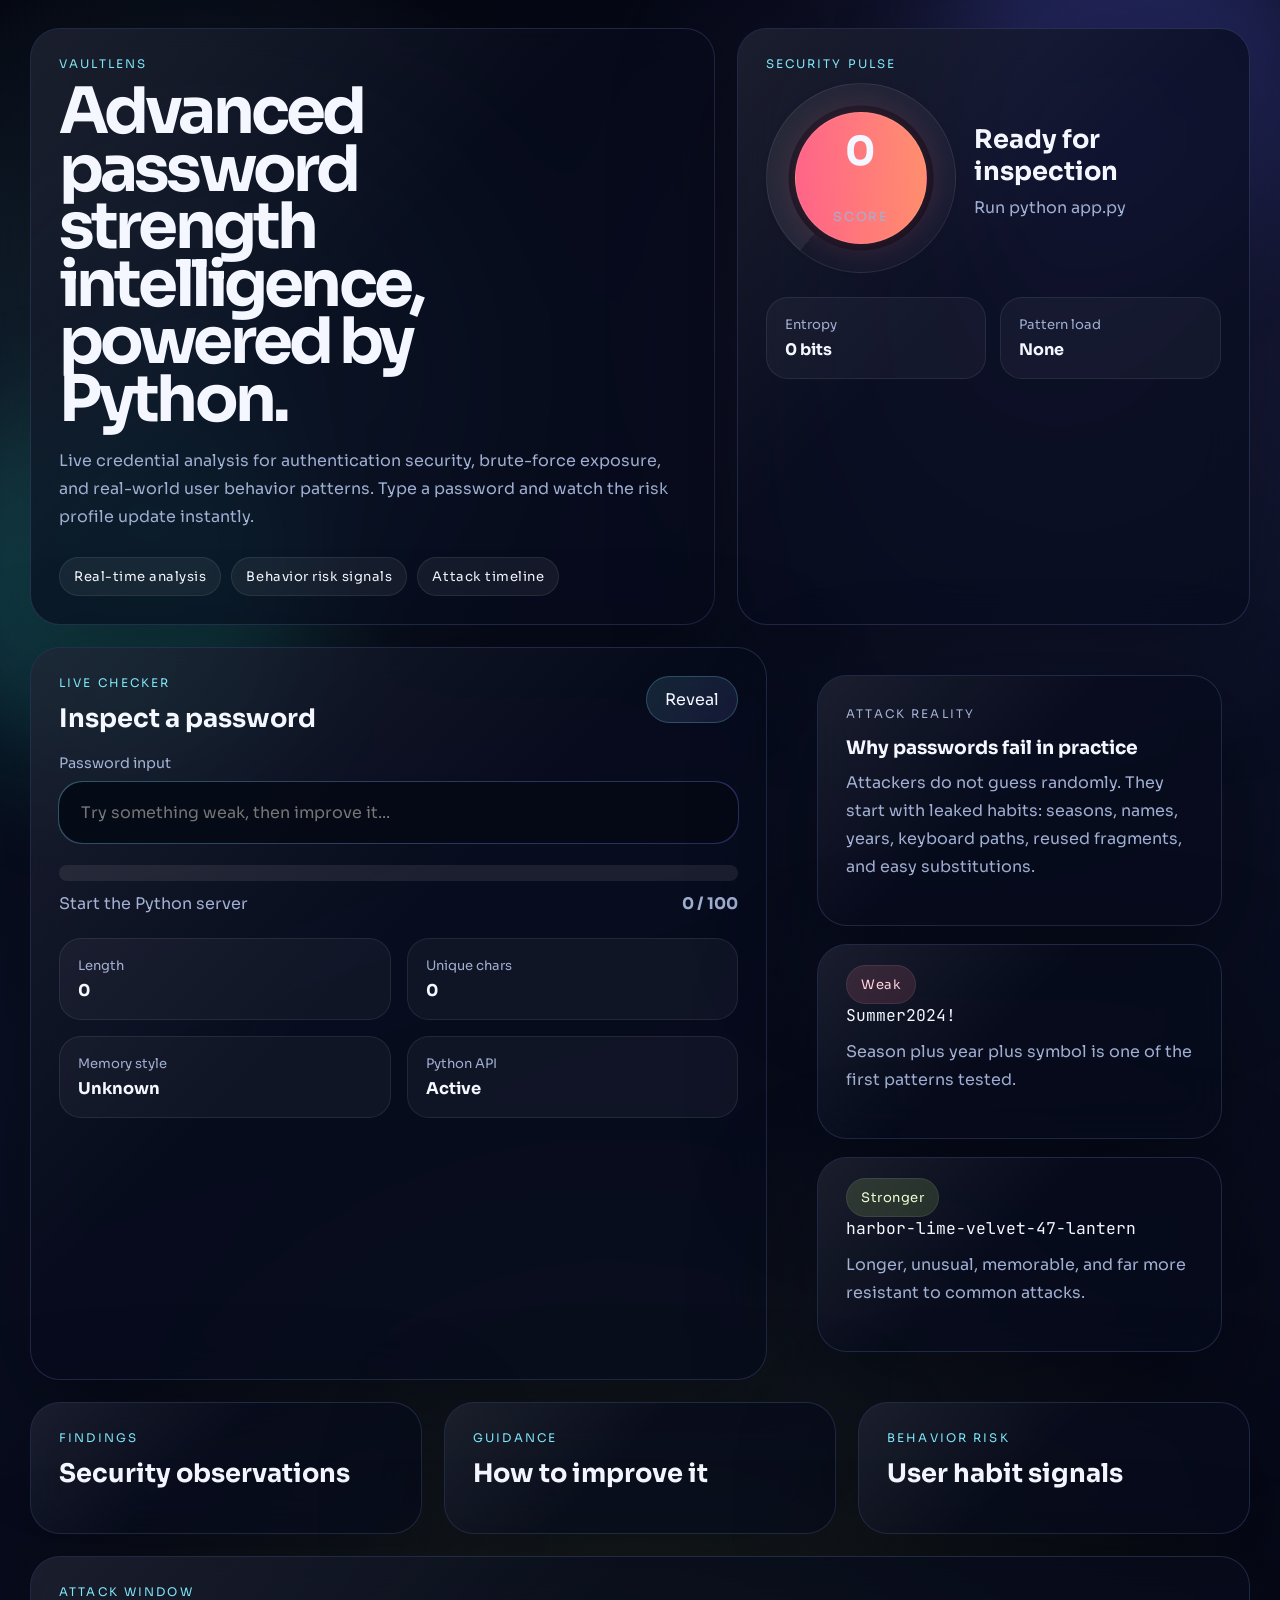
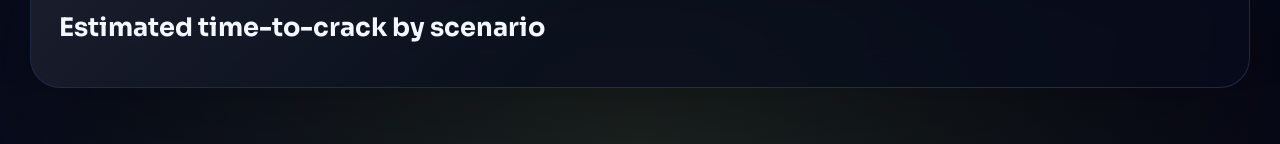
==== index.html @ bfaaef18 "Build password strength checker" ====
<!DOCTYPE html>
<html lang="en">
  <head>
    <meta charset="UTF-8" />
    <meta name="viewport" content="width=device-width, initial-scale=1.0" />
    <title>VaultLens | Password Strength Intelligence</title>
    <link rel="preconnect" href="https://fonts.googleapis.com" />
    <link rel="preconnect" href="https://fonts.gstatic.com" crossorigin />
    <link
      href="https://fonts.googleapis.com/css2?family=Sora:wght@400;600;700;800&family=JetBrains+Mono:wght@400;600&display=swap"
      rel="stylesheet"
    />
    <link rel="stylesheet" href="styles.css" />
  </head>
  <body>
    <div class="noise"></div>
    <div class="orb orb-a"></div>
    <div class="orb orb-b"></div>

    <main class="page-shell">
      <section class="hero-grid">
        <div class="hero-panel intro-panel">
          <p class="eyebrow">VaultLens</p>
          <h1>Advanced password strength intelligence, powered by Python.</h1>
          <p class="lede">
            Live credential analysis for authentication security, brute-force
            exposure, and real-world user behavior patterns. Type a password and
            watch the risk profile update instantly.
          </p>
          <div class="hero-ribbon">
            <span>Real-time analysis</span>
            <span>Behavior risk signals</span>
            <span>Attack timeline</span>
          </div>
        </div>

        <div class="hero-panel pulse-panel">
          <p class="eyebrow">Security Pulse</p>
          <div class="ring-wrap">
            <div class="ring-shell">
              <div id="scoreRing" class="ring-core critical">
                <strong id="ringScore">0</strong>
                <span>score</span>
              </div>
            </div>
            <div class="ring-copy">
              <h2 id="headline">Ready for inspection</h2>
              <p id="rating">No password entered</p>
            </div>
          </div>
          <div class="hero-metrics">
            <article>
              <span>Entropy</span>
              <strong id="entropyBits">0 bits</strong>
            </article>
            <article>
              <span>Pattern load</span>
              <strong id="patternLoad">None</strong>
            </article>
          </div>
        </div>
      </section>

      <section class="main-grid">
        <section class="command-panel">
          <div class="panel-head">
            <div>
              <p class="eyebrow">Live Checker</p>
              <h2>Inspect a password</h2>
            </div>
            <button id="toggleVisibility" class="glass-button" type="button">
              Reveal
            </button>
          </div>

          <label class="field-label" for="passwordInput">Password input</label>
          <div class="input-frame">
            <input
              id="passwordInput"
              type="password"
              autocomplete="off"
              spellcheck="false"
              placeholder="Try something weak, then improve it..."
            />
          </div>

          <div class="meter-block">
            <div class="meter-track">
              <div id="meterFill" class="meter-fill critical"></div>
            </div>
            <div class="meter-meta">
              <span id="meterLabel">System idle</span>
              <strong id="meterScore">0 / 100</strong>
            </div>
          </div>

          <div class="telemetry-grid">
            <article class="telemetry-card">
              <span class="telemetry-label">Length</span>
              <strong id="metricLength">0</strong>
            </article>
            <article class="telemetry-card">
              <span class="telemetry-label">Unique chars</span>
              <strong id="metricUnique">0</strong>
            </article>
            <article class="telemetry-card">
              <span class="telemetry-label">Memory style</span>
              <strong id="memoryStyle">Unknown</strong>
            </article>
            <article class="telemetry-card">
              <span class="telemetry-label">Python API</span>
              <strong>Active</strong>
            </article>
          </div>
        </section>

        <aside class="story-panel">
          <div class="story-card">
            <p class="eyebrow">Attack Reality</p>
            <h3>Why passwords fail in practice</h3>
            <p>
              Attackers do not guess randomly. They start with leaked habits:
              seasons, names, years, keyboard paths, reused fragments, and easy
              substitutions.
            </p>
          </div>
          <div class="story-card contrast-card">
            <div>
              <span class="mini-tag danger">Weak</span>
              <code>Summer2024!</code>
            </div>
            <p>Season plus year plus symbol is one of the first patterns tested.</p>
          </div>
          <div class="story-card contrast-card">
            <div>
              <span class="mini-tag safe">Stronger</span>
              <code>harbor-lime-velvet-47-lantern</code>
            </div>
            <p>Longer, unusual, memorable, and far more resistant to common attacks.</p>
          </div>
        </aside>
      </section>

      <section class="insight-grid">
        <article class="data-panel">
          <div class="panel-head compact">
            <div>
              <p class="eyebrow">Findings</p>
              <h2>Security observations</h2>
            </div>
          </div>
          <ul id="findingsList" class="signal-list"></ul>
        </article>

        <article class="data-panel">
          <div class="panel-head compact">
            <div>
              <p class="eyebrow">Guidance</p>
              <h2>How to improve it</h2>
            </div>
          </div>
          <ul id="adviceList" class="signal-list"></ul>
        </article>

        <article class="data-panel">
          <div class="panel-head compact">
            <div>
              <p class="eyebrow">Behavior Risk</p>
              <h2>User habit signals</h2>
            </div>
          </div>
          <div id="behaviorList" class="behavior-list"></div>
        </article>
      </section>

      <section class="timeline-panel">
        <div class="panel-head compact">
          <div>
            <p class="eyebrow">Attack Window</p>
            <h2>Estimated time-to-crack by scenario</h2>
          </div>
        </div>
        <div id="attackTimeline" class="timeline-grid"></div>
      </section>
    </main>

    <script src="script.js"></script>
  </body>
</html>
---- styles.css ----
:root {
  --bg: #060816;
  --surface: rgba(8, 12, 28, 0.72);
  --surface-strong: rgba(10, 16, 38, 0.9);
  --border: rgba(151, 173, 255, 0.18);
  --text: #f4f7ff;
  --muted: #9faed1;
  --cyan: #76e4f7;
  --lime: #c8f169;
  --amber: #ffcb6b;
  --rose: #ff6f91;
  --violet: #8b7cff;
  --shadow: 0 35px 120px rgba(0, 0, 0, 0.42);
}

* {
  box-sizing: border-box;
}

html {
  scroll-behavior: smooth;
}

body {
  margin: 0;
  min-height: 100vh;
  overflow-x: hidden;
  font-family: "Sora", sans-serif;
  color: var(--text);
  background:
    radial-gradient(circle at 15% 20%, rgba(118, 228, 247, 0.18), transparent 24%),
    radial-gradient(circle at 82% 16%, rgba(139, 124, 255, 0.18), transparent 28%),
    radial-gradient(circle at 50% 100%, rgba(200, 241, 105, 0.12), transparent 35%),
    linear-gradient(160deg, #040611 0%, #0a1025 48%, #060816 100%);
}

.noise,
.orb {
  position: fixed;
  inset: auto;
  pointer-events: none;
}

.noise {
  inset: 0;
  opacity: 0.08;
  background-image:
    linear-gradient(rgba(255, 255, 255, 0.08) 1px, transparent 1px),
    linear-gradient(90deg, rgba(255, 255, 255, 0.08) 1px, transparent 1px);
  background-size: 34px 34px;
  mask-image: linear-gradient(to bottom, rgba(0, 0, 0, 0.75), transparent 90%);
}

.orb {
  width: 380px;
  height: 380px;
  border-radius: 50%;
  filter: blur(60px);
  opacity: 0.22;
}

.orb-a {
  top: -120px;
  right: -40px;
  background: #5f68ff;
  animation: driftA 11s ease-in-out infinite alternate;
}

.orb-b {
  left: -70px;
  bottom: 120px;
  background: #2ad8c8;
  animation: driftB 13s ease-in-out infinite alternate;
}

.page-shell {
  width: min(1220px, calc(100% - 28px));
  margin: 0 auto;
  padding: 28px 0 56px;
  position: relative;
  z-index: 1;
}

.hero-grid,
.main-grid,
.insight-grid {
  display: grid;
  gap: 22px;
}

.hero-grid {
  grid-template-columns: 1.2fr 0.9fr;
  margin-bottom: 22px;
}

.main-grid {
  grid-template-columns: 1.2fr 0.75fr;
  margin-bottom: 22px;
}

.insight-grid {
  grid-template-columns: repeat(3, minmax(0, 1fr));
  margin-bottom: 22px;
}

.hero-panel,
.command-panel,
.story-card,
.data-panel,
.timeline-panel {
  position: relative;
  overflow: hidden;
  background: var(--surface);
  border: 1px solid var(--border);
  border-radius: 30px;
  box-shadow: var(--shadow);
  backdrop-filter: blur(22px);
}

.hero-panel::before,
.command-panel::before,
.story-card::before,
.data-panel::before,
.timeline-panel::before {
  content: "";
  position: absolute;
  inset: 0;
  background: linear-gradient(135deg, rgba(255, 255, 255, 0.08), transparent 45%);
  pointer-events: none;
}

.intro-panel,
.pulse-panel,
.command-panel,
.story-panel,
.data-panel,
.timeline-panel {
  padding: 28px;
}

.story-panel {
  display: grid;
  gap: 18px;
}

.eyebrow {
  margin: 0 0 12px;
  text-transform: uppercase;
  letter-spacing: 0.18em;
  font-size: 0.74rem;
  color: var(--cyan);
}

h1,
h2,
h3,
p,
ul {
  margin-top: 0;
}

h1 {
  font-size: clamp(2.7rem, 5vw, 5.4rem);
  line-height: 0.9;
  letter-spacing: -0.06em;
  max-width: 10ch;
  margin-bottom: 18px;
}

h2 {
  font-size: 1.6rem;
  margin-bottom: 0;
}

.lede,
.story-card p,
.signal-list,
.behavior-copy,
.timeline-card p {
  color: var(--muted);
  line-height: 1.75;
}

.hero-ribbon {
  display: flex;
  flex-wrap: wrap;
  gap: 10px;
  margin-top: 26px;
}

.hero-ribbon span,
.mini-tag,
.timeline-card strong {
  font-size: 0.82rem;
  letter-spacing: 0.04em;
}

.hero-ribbon span,
.mini-tag {
  padding: 10px 14px;
  border-radius: 999px;
  background: rgba(255, 255, 255, 0.06);
  border: 1px solid rgba(255, 255, 255, 0.08);
}

.ring-wrap {
  display: grid;
  grid-template-columns: 190px 1fr;
  align-items: center;
  gap: 18px;
}

.ring-shell {
  display: grid;
  place-items: center;
  width: 190px;
  height: 190px;
  border-radius: 50%;
  background:
    radial-gradient(circle at center, rgba(5, 8, 22, 0.98) 54%, transparent 55%),
    conic-gradient(from 220deg, rgba(255, 255, 255, 0.08), rgba(255, 255, 255, 0.02));
  border: 1px solid rgba(255, 255, 255, 0.08);
}

.ring-core {
  width: 132px;
  height: 132px;
  border-radius: 50%;
  display: grid;
  place-items: center;
  text-align: center;
  background: rgba(10, 14, 31, 0.98);
  border: 1px solid rgba(255, 255, 255, 0.08);
  box-shadow: inset 0 0 35px rgba(255, 255, 255, 0.04);
}

.ring-core strong {
  display: block;
  font-size: 2.5rem;
  line-height: 1;
}

.ring-core span {
  color: var(--muted);
  font-size: 0.78rem;
  text-transform: uppercase;
  letter-spacing: 0.14em;
}

.ring-copy p {
  margin-top: 10px;
  color: var(--muted);
}

.hero-metrics {
  display: grid;
  grid-template-columns: repeat(2, minmax(0, 1fr));
  gap: 14px;
  margin-top: 24px;
}

.hero-metrics article,
.telemetry-card,
.timeline-card {
  padding: 18px;
  border-radius: 22px;
  background: rgba(255, 255, 255, 0.04);
  border: 1px solid rgba(255, 255, 255, 0.08);
}

.hero-metrics span,
.telemetry-label {
  display: block;
  color: var(--muted);
  font-size: 0.82rem;
  margin-bottom: 6px;
}

.panel-head {
  display: flex;
  align-items: flex-start;
  justify-content: space-between;
  gap: 16px;
  margin-bottom: 20px;
}

.panel-head.compact {
  margin-bottom: 16px;
}

.glass-button {
  border: 1px solid rgba(118, 228, 247, 0.24);
  color: var(--text);
  background: linear-gradient(135deg, rgba(118, 228, 247, 0.12), rgba(139, 124, 255, 0.12));
  padding: 12px 18px;
  border-radius: 999px;
  cursor: pointer;
  font: inherit;
  transition: transform 180ms ease, box-shadow 180ms ease;
}

.glass-button:hover {
  transform: translateY(-1px);
  box-shadow: 0 14px 28px rgba(0, 0, 0, 0.24);
}

.field-label {
  display: block;
  font-size: 0.9rem;
  color: var(--muted);
  margin-bottom: 10px;
}

.input-frame {
  position: relative;
  margin-bottom: 22px;
}

.input-frame::before {
  content: "";
  position: absolute;
  inset: -1px;
  border-radius: 24px;
  background: linear-gradient(135deg, rgba(118, 228, 247, 0.28), rgba(139, 124, 255, 0.28));
  z-index: 0;
}

.input-frame input {
  position: relative;
  z-index: 1;
  width: 100%;
  padding: 20px 22px;
  border: 0;
  outline: none;
  border-radius: 24px;
  background: rgba(4, 8, 20, 0.96);
  color: var(--text);
  font: inherit;
  font-size: 1rem;
}

.meter-block {
  margin-bottom: 24px;
}

.meter-track {
  height: 16px;
  border-radius: 999px;
  background: rgba(255, 255, 255, 0.08);
  overflow: hidden;
}

.meter-fill {
  height: 100%;
  width: 0%;
  border-radius: inherit;
  transition: width 240ms ease, background 240ms ease, box-shadow 240ms ease;
}

.meter-meta {
  display: flex;
  justify-content: space-between;
  gap: 14px;
  margin-top: 12px;
  color: var(--muted);
}

.telemetry-grid,
.timeline-grid {
  display: grid;
  gap: 16px;
}

.telemetry-grid {
  grid-template-columns: repeat(2, minmax(0, 1fr));
}

.telemetry-card strong,
.timeline-card strong,
.story-card code {
  font-size: 1.02rem;
}

.story-card h3 {
  margin-bottom: 10px;
}

.story-card {
  padding: 28px;
}

.contrast-card {
  display: grid;
  gap: 12px;
}

.contrast-card code {
  display: block;
  margin-top: 10px;
  font-family: "JetBrains Mono", monospace;
  word-break: break-word;
}

.mini-tag.danger {
  color: #ffd0d8;
  background: rgba(255, 111, 145, 0.14);
}

.mini-tag.safe {
  color: #ebffd0;
  background: rgba(200, 241, 105, 0.14);
}

.signal-list {
  padding-left: 20px;
  margin-bottom: 0;
}

.signal-list li {
  margin-bottom: 12px;
}

.behavior-list {
  display: grid;
  gap: 14px;
}

.behavior-card {
  padding: 16px 18px;
  border-radius: 20px;
  background: rgba(255, 255, 255, 0.04);
  border: 1px solid rgba(255, 255, 255, 0.08);
}

.behavior-card strong {
  display: block;
  margin-bottom: 6px;
}

.timeline-grid {
  grid-template-columns: repeat(3, minmax(0, 1fr));
}

.timeline-card p {
  margin: 10px 0 0;
}

.critical {
  background: linear-gradient(90deg, #ff5d83, #ff8b6a);
  box-shadow: 0 0 34px rgba(255, 93, 131, 0.24);
}

.weak {
  background: linear-gradient(90deg, #ff9c5f, #ffd166);
  box-shadow: 0 0 34px rgba(255, 156, 95, 0.24);
}

.moderate {
  background: linear-gradient(90deg, #ffe066, #a7f36b);
  box-shadow: 0 0 34px rgba(255, 224, 102, 0.24);
}

.strong {
  background: linear-gradient(90deg, #6df1c2, #66d4ff);
  box-shadow: 0 0 34px rgba(109, 241, 194, 0.22);
}

.excellent {
  background: linear-gradient(90deg, #7ef5ff, #7d91ff);
  box-shadow: 0 0 34px rgba(125, 145, 255, 0.24);
}

@keyframes driftA {
  from {
    transform: translate3d(0, 0, 0) scale(1);
  }

  to {
    transform: translate3d(-40px, 30px, 0) scale(1.08);
  }
}

@keyframes driftB {
  from {
    transform: translate3d(0, 0, 0) scale(1);
  }

  to {
    transform: translate3d(50px, -40px, 0) scale(1.05);
  }
}

@media (max-width: 1080px) {
  .hero-grid,
  .main-grid,
  .insight-grid,
  .timeline-grid {
    grid-template-columns: 1fr;
  }

  h1 {
    max-width: none;
  }
}

@media (max-width: 720px) {
  .page-shell {
    width: min(100% - 18px, 1220px);
    padding-top: 18px;
    padding-bottom: 30px;
  }

  .intro-panel,
  .pulse-panel,
  .command-panel,
  .story-panel,
  .data-panel,
  .timeline-panel {
    padding: 22px;
    border-radius: 24px;
  }

  .ring-wrap,
  .hero-metrics,
  .telemetry-grid {
    grid-template-columns: 1fr;
  }

  .ring-shell {
    width: 160px;
    height: 160px;
  }

  .ring-core {
    width: 116px;
    height: 116px;
  }

  .panel-head,
  .meter-meta {
    flex-direction: column;
  }

  .glass-button {
    width: 100%;
  }

  .story-card {
    padding: 22px;
  }
}
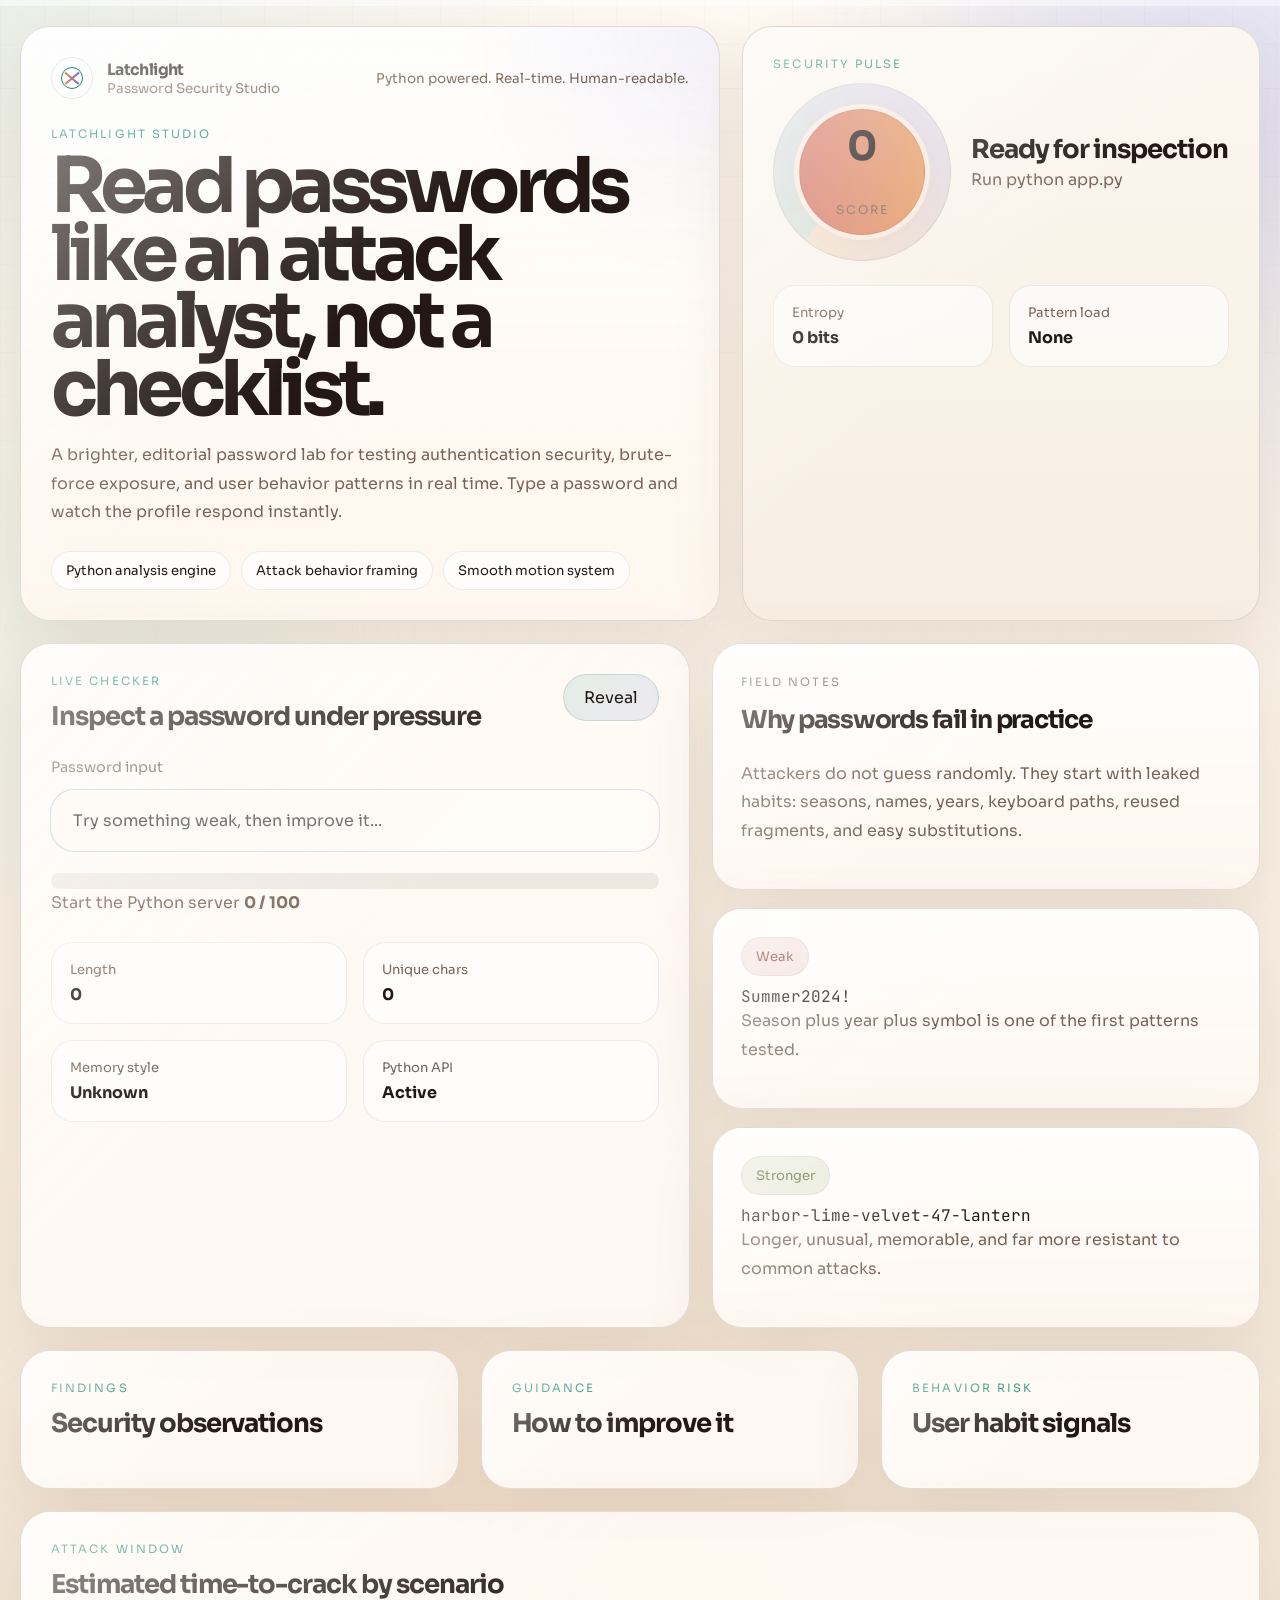
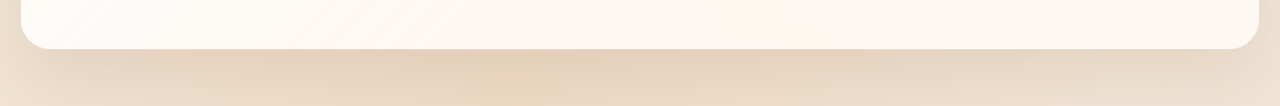
==== commit 8fb6e0d4: "Redesign branding and site motion" ====
--- a/index.html
+++ b/index.html
@@ -13,28 +13,45 @@
     <link rel="stylesheet" href="styles.css" />
   </head>
   <body>
+    <div class="scroll-progress">
+      <div id="scrollProgressBar" class="scroll-progress-bar"></div>
+    </div>
     <div class="noise"></div>
     <div class="orb orb-a"></div>
     <div class="orb orb-b"></div>
 
     <main class="page-shell">
-      <section class="hero-grid">
-        <div class="hero-panel intro-panel">
-          <p class="eyebrow">VaultLens</p>
-          <h1>Advanced password strength intelligence, powered by Python.</h1>
+      <section class="hero-grid reveal">
+        <div class="hero-panel intro-panel reveal">
+          <div class="hero-brand">
+            <a class="brand-lockup" href="#">
+              <span class="brand-mark" aria-hidden="true">
+                <span class="brand-mark-core"></span>
+                <span class="brand-mark-ray brand-mark-ray-a"></span>
+                <span class="brand-mark-ray brand-mark-ray-b"></span>
+              </span>
+              <span class="brand-copy">
+                <strong>Latchlight</strong>
+                <span>Password Security Studio</span>
+              </span>
+            </a>
+            <div class="hero-note">Python powered. Real-time. Human-readable.</div>
+          </div>
+          <p class="eyebrow">Latchlight Studio</p>
+          <h1>Read passwords like an attack analyst, not a checklist.</h1>
           <p class="lede">
-            Live credential analysis for authentication security, brute-force
-            exposure, and real-world user behavior patterns. Type a password and
-            watch the risk profile update instantly.
+            A brighter, editorial password lab for testing authentication
+            security, brute-force exposure, and user behavior patterns in real
+            time. Type a password and watch the profile respond instantly.
           </p>
           <div class="hero-ribbon">
-            <span>Real-time analysis</span>
-            <span>Behavior risk signals</span>
-            <span>Attack timeline</span>
+            <span>Python analysis engine</span>
+            <span>Attack behavior framing</span>
+            <span>Smooth motion system</span>
           </div>
         </div>
 
-        <div class="hero-panel pulse-panel">
+        <div class="hero-panel pulse-panel reveal">
           <p class="eyebrow">Security Pulse</p>
           <div class="ring-wrap">
             <div class="ring-shell">
@@ -61,12 +78,12 @@
         </div>
       </section>
 
-      <section class="main-grid">
-        <section class="command-panel">
+      <section class="main-grid reveal">
+        <section class="command-panel reveal">
           <div class="panel-head">
             <div>
               <p class="eyebrow">Live Checker</p>
-              <h2>Inspect a password</h2>
+              <h2>Inspect a password under pressure</h2>
             </div>
             <button id="toggleVisibility" class="glass-button" type="button">
               Reveal
@@ -114,9 +131,9 @@
           </div>
         </section>
 
-        <aside class="story-panel">
-          <div class="story-card">
-            <p class="eyebrow">Attack Reality</p>
+        <aside class="story-panel reveal">
+          <div class="story-card reveal">
+            <p class="eyebrow">Field Notes</p>
             <h3>Why passwords fail in practice</h3>
             <p>
               Attackers do not guess randomly. They start with leaked habits:
@@ -124,14 +141,14 @@
               substitutions.
             </p>
           </div>
-          <div class="story-card contrast-card">
+          <div class="story-card contrast-card reveal">
             <div>
               <span class="mini-tag danger">Weak</span>
               <code>Summer2024!</code>
             </div>
             <p>Season plus year plus symbol is one of the first patterns tested.</p>
           </div>
-          <div class="story-card contrast-card">
+          <div class="story-card contrast-card reveal">
             <div>
               <span class="mini-tag safe">Stronger</span>
               <code>harbor-lime-velvet-47-lantern</code>
@@ -141,8 +158,8 @@
         </aside>
       </section>
 
-      <section class="insight-grid">
-        <article class="data-panel">
+      <section class="insight-grid reveal">
+        <article class="data-panel reveal">
           <div class="panel-head compact">
             <div>
               <p class="eyebrow">Findings</p>
@@ -152,7 +169,7 @@
           <ul id="findingsList" class="signal-list"></ul>
         </article>
 
-        <article class="data-panel">
+        <article class="data-panel reveal">
           <div class="panel-head compact">
             <div>
               <p class="eyebrow">Guidance</p>
@@ -162,7 +179,7 @@
           <ul id="adviceList" class="signal-list"></ul>
         </article>
 
-        <article class="data-panel">
+        <article class="data-panel reveal">
           <div class="panel-head compact">
             <div>
               <p class="eyebrow">Behavior Risk</p>
@@ -173,7 +190,7 @@
         </article>
       </section>
 
-      <section class="timeline-panel">
+      <section class="timeline-panel reveal">
         <div class="panel-head compact">
           <div>
             <p class="eyebrow">Attack Window</p>
--- a/styles.css
+++ b/styles.css
@@ -1,16 +1,17 @@
 :root {
-  --bg: #060816;
-  --surface: rgba(8, 12, 28, 0.72);
-  --surface-strong: rgba(10, 16, 38, 0.9);
-  --border: rgba(151, 173, 255, 0.18);
-  --text: #f4f7ff;
-  --muted: #9faed1;
-  --cyan: #76e4f7;
-  --lime: #c8f169;
-  --amber: #ffcb6b;
-  --rose: #ff6f91;
-  --violet: #8b7cff;
-  --shadow: 0 35px 120px rgba(0, 0, 0, 0.42);
+  --paper: #fcf6ee;
+  --paper-deep: #f2e6d6;
+  --card: rgba(255, 251, 246, 0.88);
+  --card-strong: rgba(255, 248, 241, 0.96);
+  --ink: #231814;
+  --muted: #786456;
+  --line: rgba(99, 73, 55, 0.16);
+  --teal: #1f8a78;
+  --orange: #db8d42;
+  --red: #c86d5f;
+  --olive: #819744;
+  --violet: #6f69d8;
+  --shadow: 0 24px 70px rgba(127, 95, 62, 0.14);
 }
 
 * {
@@ -26,59 +27,157 @@
   min-height: 100vh;
   overflow-x: hidden;
   font-family: "Sora", sans-serif;
-  color: var(--text);
+  color: var(--ink);
   background:
-    radial-gradient(circle at 15% 20%, rgba(118, 228, 247, 0.18), transparent 24%),
-    radial-gradient(circle at 82% 16%, rgba(139, 124, 255, 0.18), transparent 28%),
-    radial-gradient(circle at 50% 100%, rgba(200, 241, 105, 0.12), transparent 35%),
-    linear-gradient(160deg, #040611 0%, #0a1025 48%, #060816 100%);
+    radial-gradient(circle at 0% 0%, rgba(31, 138, 120, 0.09), transparent 28%),
+    radial-gradient(circle at 100% 8%, rgba(111, 105, 216, 0.12), transparent 26%),
+    radial-gradient(circle at 40% 100%, rgba(219, 141, 66, 0.11), transparent 32%),
+    linear-gradient(180deg, #fffaf3 0%, #f8efe3 55%, #f2e5d6 100%);
+}
+
+body::after {
+  content: "";
+  position: fixed;
+  inset: 0;
+  pointer-events: none;
+  background:
+    linear-gradient(rgba(113, 88, 67, 0.03) 1px, transparent 1px),
+    linear-gradient(90deg, rgba(113, 88, 67, 0.03) 1px, transparent 1px);
+  background-size: 44px 44px;
+  mask-image: linear-gradient(to bottom, rgba(0, 0, 0, 0.8), transparent 92%);
+}
+
+.scroll-progress {
+  position: fixed;
+  top: 0;
+  left: 0;
+  width: 100%;
+  height: 6px;
+  z-index: 40;
+  background: rgba(255, 255, 255, 0.5);
+  backdrop-filter: blur(12px);
+}
+
+.scroll-progress-bar {
+  width: 0%;
+  height: 100%;
+  background: linear-gradient(90deg, var(--teal), var(--orange), var(--violet));
+  box-shadow: 0 0 18px rgba(111, 105, 216, 0.2);
+  transition: width 120ms linear;
 }
 
 .noise,
 .orb {
   position: fixed;
-  inset: auto;
   pointer-events: none;
 }
 
 .noise {
   inset: 0;
-  opacity: 0.08;
+  opacity: 0.04;
   background-image:
-    linear-gradient(rgba(255, 255, 255, 0.08) 1px, transparent 1px),
-    linear-gradient(90deg, rgba(255, 255, 255, 0.08) 1px, transparent 1px);
-  background-size: 34px 34px;
-  mask-image: linear-gradient(to bottom, rgba(0, 0, 0, 0.75), transparent 90%);
+    radial-gradient(circle at 20% 30%, rgba(0, 0, 0, 0.12) 1px, transparent 1px),
+    radial-gradient(circle at 70% 65%, rgba(0, 0, 0, 0.08) 1px, transparent 1px);
+  background-size: 24px 24px, 32px 32px;
 }
 
 .orb {
-  width: 380px;
-  height: 380px;
+  width: 420px;
+  height: 420px;
   border-radius: 50%;
-  filter: blur(60px);
-  opacity: 0.22;
+  filter: blur(64px);
+  opacity: 0.2;
+  transform: translate3d(0, calc(var(--scroll-y, 0) * -0.04px), 0);
 }
 
 .orb-a {
-  top: -120px;
-  right: -40px;
-  background: #5f68ff;
-  animation: driftA 11s ease-in-out infinite alternate;
+  top: -110px;
+  right: -90px;
+  background: #b9c8ff;
 }
 
 .orb-b {
-  left: -70px;
-  bottom: 120px;
-  background: #2ad8c8;
-  animation: driftB 13s ease-in-out infinite alternate;
+  left: -120px;
+  bottom: 40px;
+  background: #c5eadf;
 }
 
 .page-shell {
-  width: min(1220px, calc(100% - 28px));
+  width: min(1240px, calc(100% - 32px));
   margin: 0 auto;
-  padding: 28px 0 56px;
+  padding: 26px 0 56px;
   position: relative;
   z-index: 1;
+}
+
+.brand-lockup {
+  display: inline-flex;
+  align-items: center;
+  gap: 14px;
+  color: inherit;
+  text-decoration: none;
+}
+
+.hero-brand {
+  display: flex;
+  justify-content: space-between;
+  align-items: center;
+  gap: 16px;
+  margin-bottom: 28px;
+}
+
+.brand-mark {
+  position: relative;
+  width: 42px;
+  height: 42px;
+  border-radius: 50%;
+  background: rgba(255, 255, 255, 0.38);
+  border: 1px solid rgba(99, 73, 55, 0.12);
+}
+
+.brand-mark-core {
+  position: absolute;
+  inset: 9px;
+  border-radius: 50%;
+  border: 1.5px solid var(--teal);
+}
+
+.brand-mark-ray {
+  position: absolute;
+  left: 50%;
+  top: 50%;
+  width: 18px;
+  height: 1.5px;
+  background: linear-gradient(90deg, var(--orange), var(--violet));
+  transform-origin: center;
+}
+
+.brand-mark-ray-a {
+  transform: translate(-50%, -50%) rotate(40deg);
+}
+
+.brand-mark-ray-b {
+  transform: translate(-50%, -50%) rotate(-40deg);
+}
+
+.brand-copy {
+  display: flex;
+  flex-direction: column;
+}
+
+.brand-copy strong {
+  font-size: 0.98rem;
+  letter-spacing: -0.04em;
+}
+
+.brand-copy span,
+.hero-note {
+  color: var(--muted);
+  font-size: 0.84rem;
+}
+
+.hero-note {
+  text-align: right;
 }
 
 .hero-grid,
@@ -89,17 +188,17 @@
 }
 
 .hero-grid {
-  grid-template-columns: 1.2fr 0.9fr;
+  grid-template-columns: 1.15fr 0.85fr;
   margin-bottom: 22px;
 }
 
 .main-grid {
-  grid-template-columns: 1.2fr 0.75fr;
+  grid-template-columns: 1.1fr 0.9fr;
   margin-bottom: 22px;
 }
 
 .insight-grid {
-  grid-template-columns: repeat(3, minmax(0, 1fr));
+  grid-template-columns: 1.1fr 0.95fr 0.95fr;
   margin-bottom: 22px;
 }
 
@@ -110,11 +209,11 @@
 .timeline-panel {
   position: relative;
   overflow: hidden;
-  background: var(--surface);
-  border: 1px solid var(--border);
+  border: 1px solid var(--line);
   border-radius: 30px;
+  background: var(--card);
   box-shadow: var(--shadow);
-  backdrop-filter: blur(22px);
+  transition: transform 260ms ease, box-shadow 260ms ease, border-color 260ms ease;
 }
 
 .hero-panel::before,
@@ -125,8 +224,18 @@
   content: "";
   position: absolute;
   inset: 0;
-  background: linear-gradient(135deg, rgba(255, 255, 255, 0.08), transparent 45%);
+  background: linear-gradient(135deg, rgba(255, 255, 255, 0.55), transparent 48%);
   pointer-events: none;
+}
+
+.hero-panel:hover,
+.command-panel:hover,
+.story-card:hover,
+.data-panel:hover,
+.timeline-panel:hover {
+  transform: translateY(-5px) rotate(-0.2deg);
+  border-color: rgba(31, 138, 120, 0.22);
+  box-shadow: 0 30px 80px rgba(127, 95, 62, 0.18);
 }
 
 .intro-panel,
@@ -135,20 +244,39 @@
 .story-panel,
 .data-panel,
 .timeline-panel {
-  padding: 28px;
+  padding: 30px;
+}
+
+.intro-panel {
+  background:
+    radial-gradient(circle at top right, rgba(111, 105, 216, 0.08), transparent 28%),
+    linear-gradient(180deg, rgba(255, 255, 255, 0.78), rgba(255, 247, 239, 0.88));
+}
+
+.pulse-panel {
+  background:
+    linear-gradient(180deg, rgba(251, 246, 239, 0.98), rgba(247, 238, 226, 0.98));
 }
 
 .story-panel {
   display: grid;
   gap: 18px;
+  padding: 0;
+  background: transparent;
+  box-shadow: none;
+  border: 0;
+}
+
+.story-panel:hover {
+  transform: none;
 }
 
 .eyebrow {
   margin: 0 0 12px;
   text-transform: uppercase;
   letter-spacing: 0.18em;
-  font-size: 0.74rem;
-  color: var(--cyan);
+  font-size: 0.72rem;
+  color: var(--teal);
 }
 
 h1,
@@ -160,78 +288,83 @@
 }
 
 h1 {
-  font-size: clamp(2.7rem, 5vw, 5.4rem);
-  line-height: 0.9;
-  letter-spacing: -0.06em;
-  max-width: 10ch;
+  max-width: 11ch;
   margin-bottom: 18px;
+  font-size: clamp(3rem, 6vw, 5.8rem);
+  line-height: 0.88;
+  letter-spacing: -0.075em;
 }
 
 h2 {
-  font-size: 1.6rem;
   margin-bottom: 0;
+  font-size: 1.62rem;
+  letter-spacing: -0.04em;
+}
+
+h3 {
+  font-size: 1.55rem;
+  letter-spacing: -0.05em;
 }
 
 .lede,
 .story-card p,
 .signal-list,
 .behavior-copy,
-.timeline-card p {
+.timeline-card p,
+.meter-meta,
+.field-label,
+.ring-copy p {
   color: var(--muted);
-  line-height: 1.75;
+  line-height: 1.78;
 }
 
 .hero-ribbon {
   display: flex;
   flex-wrap: wrap;
   gap: 10px;
-  margin-top: 26px;
-}
-
-.hero-ribbon span,
-.mini-tag,
-.timeline-card strong {
-  font-size: 0.82rem;
-  letter-spacing: 0.04em;
+  margin-top: 24px;
 }
 
 .hero-ribbon span,
 .mini-tag {
+  display: inline-flex;
+  align-items: center;
   padding: 10px 14px;
   border-radius: 999px;
-  background: rgba(255, 255, 255, 0.06);
-  border: 1px solid rgba(255, 255, 255, 0.08);
+  background: rgba(255, 255, 255, 0.74);
+  border: 1px solid rgba(99, 73, 55, 0.1);
+  font-size: 0.82rem;
 }
 
 .ring-wrap {
   display: grid;
-  grid-template-columns: 190px 1fr;
+  grid-template-columns: 178px 1fr;
   align-items: center;
-  gap: 18px;
+  gap: 20px;
 }
 
 .ring-shell {
+  width: 178px;
+  height: 178px;
   display: grid;
   place-items: center;
-  width: 190px;
-  height: 190px;
   border-radius: 50%;
   background:
-    radial-gradient(circle at center, rgba(5, 8, 22, 0.98) 54%, transparent 55%),
-    conic-gradient(from 220deg, rgba(255, 255, 255, 0.08), rgba(255, 255, 255, 0.02));
-  border: 1px solid rgba(255, 255, 255, 0.08);
+    radial-gradient(circle at center, rgba(250, 242, 232, 1) 54%, transparent 55%),
+    conic-gradient(from 220deg, rgba(31, 138, 120, 0.16), rgba(111, 105, 216, 0.18), rgba(219, 141, 66, 0.18));
+  border: 1px solid rgba(99, 73, 55, 0.12);
 }
 
 .ring-core {
-  width: 132px;
-  height: 132px;
-  border-radius: 50%;
+  width: 126px;
+  height: 126px;
   display: grid;
   place-items: center;
+  border-radius: 50%;
+  background: rgba(255, 251, 246, 0.98);
+  border: 1px solid rgba(99, 73, 55, 0.12);
+  box-shadow: inset 0 1px 0 rgba(255, 255, 255, 0.8);
   text-align: center;
-  background: rgba(10, 14, 31, 0.98);
-  border: 1px solid rgba(255, 255, 255, 0.08);
-  box-shadow: inset 0 0 35px rgba(255, 255, 255, 0.04);
 }
 
 .ring-core strong {
@@ -241,39 +374,40 @@
 }
 
 .ring-core span {
+  font-size: 0.75rem;
+  letter-spacing: 0.15em;
+  text-transform: uppercase;
   color: var(--muted);
-  font-size: 0.78rem;
-  text-transform: uppercase;
-  letter-spacing: 0.14em;
-}
-
-.ring-copy p {
-  margin-top: 10px;
-  color: var(--muted);
+}
+
+.hero-metrics,
+.telemetry-grid,
+.timeline-grid {
+  display: grid;
+  gap: 16px;
 }
 
 .hero-metrics {
-  display: grid;
   grid-template-columns: repeat(2, minmax(0, 1fr));
-  gap: 14px;
   margin-top: 24px;
 }
 
 .hero-metrics article,
 .telemetry-card,
-.timeline-card {
+.timeline-card,
+.behavior-card {
   padding: 18px;
   border-radius: 22px;
-  background: rgba(255, 255, 255, 0.04);
-  border: 1px solid rgba(255, 255, 255, 0.08);
+  background: rgba(255, 255, 255, 0.58);
+  border: 1px solid rgba(99, 73, 55, 0.1);
 }
 
 .hero-metrics span,
 .telemetry-label {
   display: block;
+  margin-bottom: 6px;
   color: var(--muted);
   font-size: 0.82rem;
-  margin-bottom: 6px;
 }
 
 .panel-head {
@@ -281,34 +415,57 @@
   align-items: flex-start;
   justify-content: space-between;
   gap: 16px;
-  margin-bottom: 20px;
+  margin-bottom: 22px;
 }
 
 .panel-head.compact {
-  margin-bottom: 16px;
+  margin-bottom: 18px;
 }
 
 .glass-button {
-  border: 1px solid rgba(118, 228, 247, 0.24);
-  color: var(--text);
-  background: linear-gradient(135deg, rgba(118, 228, 247, 0.12), rgba(139, 124, 255, 0.12));
-  padding: 12px 18px;
+  position: relative;
+  overflow: hidden;
+  padding: 12px 20px;
   border-radius: 999px;
+  border: 1px solid rgba(31, 138, 120, 0.18);
+  background: linear-gradient(135deg, rgba(31, 138, 120, 0.12), rgba(111, 105, 216, 0.12));
+  color: var(--ink);
   cursor: pointer;
   font: inherit;
-  transition: transform 180ms ease, box-shadow 180ms ease;
+  transition: transform 180ms ease, box-shadow 180ms ease, border-color 180ms ease;
 }
 
 .glass-button:hover {
-  transform: translateY(-1px);
-  box-shadow: 0 14px 28px rgba(0, 0, 0, 0.24);
+  transform: translateY(-2px) scale(1.02);
+  border-color: rgba(111, 105, 216, 0.22);
+  box-shadow: 0 16px 24px rgba(111, 105, 216, 0.12);
+}
+
+.glass-button::after {
+  content: "";
+  position: absolute;
+  inset: -30%;
+  background: linear-gradient(120deg, transparent 30%, rgba(255, 255, 255, 0.85) 50%, transparent 70%);
+  transform: translateX(-120%) rotate(8deg);
+  transition: transform 480ms ease;
+}
+
+.glass-button:hover::after {
+  transform: translateX(120%) rotate(8deg);
+}
+
+.glass-button:active {
+  transform: translateY(1px) scale(0.985);
+}
+
+.glass-button.is-pressed {
+  animation: buttonPulse 420ms ease;
 }
 
 .field-label {
   display: block;
+  margin-bottom: 10px;
   font-size: 0.9rem;
-  color: var(--muted);
-  margin-bottom: 10px;
 }
 
 .input-frame {
@@ -321,8 +478,7 @@
   position: absolute;
   inset: -1px;
   border-radius: 24px;
-  background: linear-gradient(135deg, rgba(118, 228, 247, 0.28), rgba(139, 124, 255, 0.28));
-  z-index: 0;
+  background: linear-gradient(135deg, rgba(31, 138, 120, 0.18), rgba(111, 105, 216, 0.18));
 }
 
 .input-frame input {
@@ -333,87 +489,67 @@
   border: 0;
   outline: none;
   border-radius: 24px;
-  background: rgba(4, 8, 20, 0.96);
-  color: var(--text);
+  background: rgba(255, 252, 248, 0.98);
+  box-shadow: inset 0 1px 0 rgba(255, 255, 255, 0.9);
+  color: var(--ink);
   font: inherit;
   font-size: 1rem;
 }
 
+.input-frame input:focus {
+  box-shadow: inset 0 1px 0 rgba(255, 255, 255, 0.9), 0 0 0 5px rgba(111, 105, 216, 0.08);
+}
+
 .meter-block {
   margin-bottom: 24px;
 }
 
 .meter-track {
   height: 16px;
+  overflow: hidden;
   border-radius: 999px;
-  background: rgba(255, 255, 255, 0.08);
-  overflow: hidden;
+  background: rgba(99, 73, 55, 0.1);
 }
 
 .meter-fill {
+  width: 0%;
   height: 100%;
-  width: 0%;
   border-radius: inherit;
   transition: width 240ms ease, background 240ms ease, box-shadow 240ms ease;
 }
 
-.meter-meta {
-  display: flex;
-  justify-content: space-between;
-  gap: 14px;
-  margin-top: 12px;
-  color: var(--muted);
-}
-
-.telemetry-grid,
-.timeline-grid {
-  display: grid;
-  gap: 16px;
-}
-
 .telemetry-grid {
   grid-template-columns: repeat(2, minmax(0, 1fr));
 }
 
-.telemetry-card strong,
-.timeline-card strong,
-.story-card code {
-  font-size: 1.02rem;
-}
-
-.story-card h3 {
-  margin-bottom: 10px;
-}
-
 .story-card {
   padding: 28px;
-}
-
-.contrast-card {
-  display: grid;
-  gap: 12px;
+  background:
+    linear-gradient(180deg, rgba(255, 255, 255, 0.72), rgba(254, 246, 238, 0.92)),
+    var(--card);
 }
 
 .contrast-card code {
   display: block;
   margin-top: 10px;
   font-family: "JetBrains Mono", monospace;
+  font-size: 1rem;
   word-break: break-word;
 }
 
 .mini-tag.danger {
-  color: #ffd0d8;
-  background: rgba(255, 111, 145, 0.14);
+  color: #853f35;
+  background: rgba(200, 109, 95, 0.18);
 }
 
 .mini-tag.safe {
-  color: #ebffd0;
-  background: rgba(200, 241, 105, 0.14);
+  color: #526627;
+  background: rgba(129, 151, 68, 0.18);
 }
 
 .signal-list {
+  margin: 0;
   padding-left: 20px;
-  margin-bottom: 0;
 }
 
 .signal-list li {
@@ -425,13 +561,6 @@
   gap: 14px;
 }
 
-.behavior-card {
-  padding: 16px 18px;
-  border-radius: 20px;
-  background: rgba(255, 255, 255, 0.04);
-  border: 1px solid rgba(255, 255, 255, 0.08);
-}
-
 .behavior-card strong {
   display: block;
   margin-bottom: 6px;
@@ -441,53 +570,59 @@
   grid-template-columns: repeat(3, minmax(0, 1fr));
 }
 
+.timeline-card strong {
+  font-size: 0.9rem;
+  letter-spacing: 0.03em;
+}
+
 .timeline-card p {
   margin: 10px 0 0;
 }
 
 .critical {
-  background: linear-gradient(90deg, #ff5d83, #ff8b6a);
-  box-shadow: 0 0 34px rgba(255, 93, 131, 0.24);
+  background: linear-gradient(90deg, #d57465, #e6a069);
+  box-shadow: 0 0 32px rgba(213, 116, 101, 0.16);
 }
 
 .weak {
-  background: linear-gradient(90deg, #ff9c5f, #ffd166);
-  box-shadow: 0 0 34px rgba(255, 156, 95, 0.24);
+  background: linear-gradient(90deg, #e5a364, #ebcc76);
+  box-shadow: 0 0 32px rgba(229, 163, 100, 0.16);
 }
 
 .moderate {
-  background: linear-gradient(90deg, #ffe066, #a7f36b);
-  box-shadow: 0 0 34px rgba(255, 224, 102, 0.24);
+  background: linear-gradient(90deg, #ebcf7d, #b7d06d);
+  box-shadow: 0 0 32px rgba(183, 208, 109, 0.16);
 }
 
 .strong {
-  background: linear-gradient(90deg, #6df1c2, #66d4ff);
-  box-shadow: 0 0 34px rgba(109, 241, 194, 0.22);
+  background: linear-gradient(90deg, #73c8ae, #77b8d8);
+  box-shadow: 0 0 32px rgba(115, 200, 174, 0.16);
 }
 
 .excellent {
-  background: linear-gradient(90deg, #7ef5ff, #7d91ff);
-  box-shadow: 0 0 34px rgba(125, 145, 255, 0.24);
-}
-
-@keyframes driftA {
-  from {
-    transform: translate3d(0, 0, 0) scale(1);
-  }
-
-  to {
-    transform: translate3d(-40px, 30px, 0) scale(1.08);
-  }
-}
-
-@keyframes driftB {
-  from {
-    transform: translate3d(0, 0, 0) scale(1);
-  }
-
-  to {
-    transform: translate3d(50px, -40px, 0) scale(1.05);
-  }
+  background: linear-gradient(90deg, #55b8ab, #756fd8);
+  box-shadow: 0 0 32px rgba(117, 111, 216, 0.16);
+}
+
+.reveal {
+  opacity: 0;
+  transform: translateY(34px) scale(0.985);
+  transition:
+    opacity 760ms ease,
+    transform 760ms cubic-bezier(0.2, 0.8, 0.2, 1);
+  transition-delay: var(--reveal-delay, 0ms);
+}
+
+.reveal.is-visible {
+  opacity: 1;
+  transform: translateY(0) scale(1);
+}
+
+@keyframes buttonPulse {
+  0% { transform: scale(1); }
+  35% { transform: scale(0.96); }
+  70% { transform: scale(1.03); }
+  100% { transform: scale(1); }
 }
 
 @media (max-width: 1080px) {
@@ -505,19 +640,26 @@
 
 @media (max-width: 720px) {
   .page-shell {
-    width: min(100% - 18px, 1220px);
-    padding-top: 18px;
-    padding-bottom: 30px;
-  }
-
+    width: min(100% - 18px, 1240px);
+    padding-bottom: 34px;
+  }
+
+  .hero-brand,
   .intro-panel,
   .pulse-panel,
   .command-panel,
-  .story-panel,
   .data-panel,
-  .timeline-panel {
+  .timeline-panel,
+  .story-card {
     padding: 22px;
     border-radius: 24px;
+  }
+
+  .hero-brand,
+  .panel-head,
+  .meter-meta {
+    flex-direction: column;
+    align-items: flex-start;
   }
 
   .ring-wrap,
@@ -527,25 +669,16 @@
   }
 
   .ring-shell {
-    width: 160px;
-    height: 160px;
+    width: 156px;
+    height: 156px;
   }
 
   .ring-core {
-    width: 116px;
-    height: 116px;
-  }
-
-  .panel-head,
-  .meter-meta {
-    flex-direction: column;
+    width: 114px;
+    height: 114px;
   }
 
   .glass-button {
     width: 100%;
   }
-
-  .story-card {
-    padding: 22px;
-  }
-}
+}
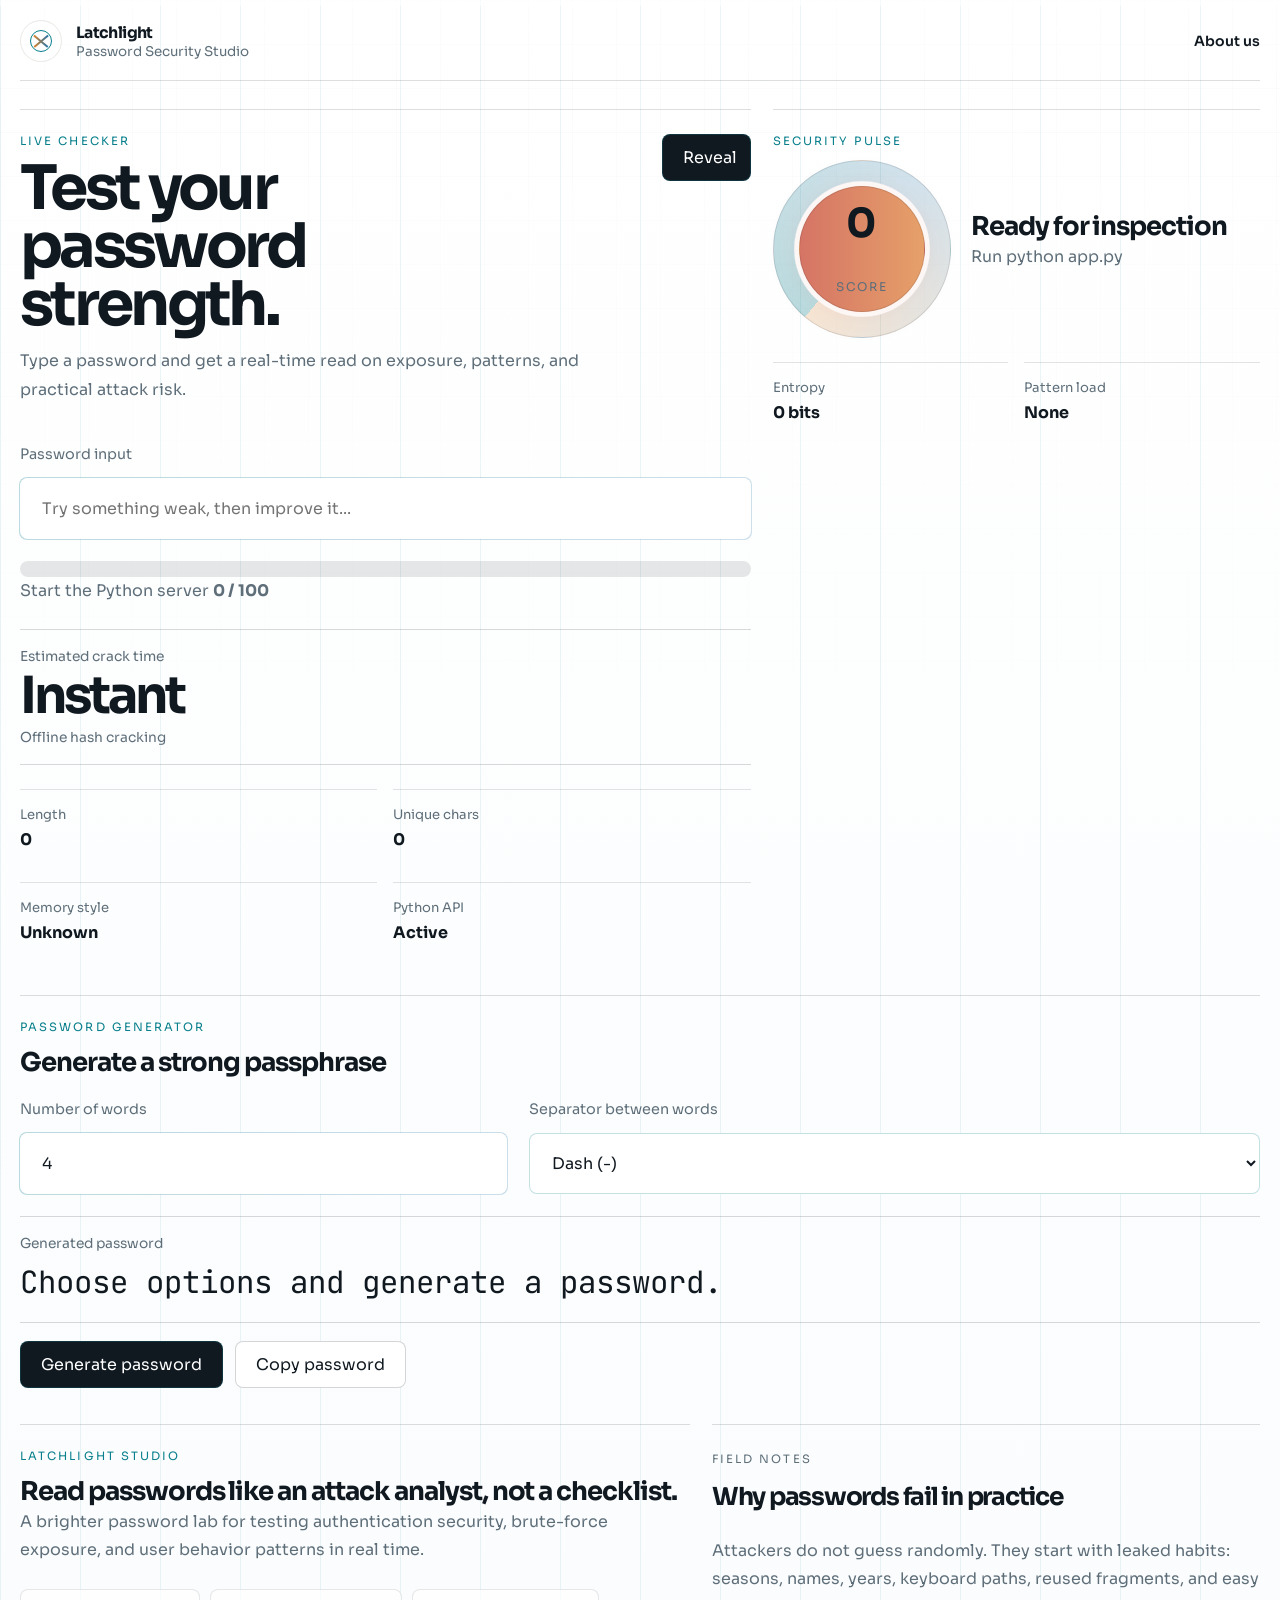
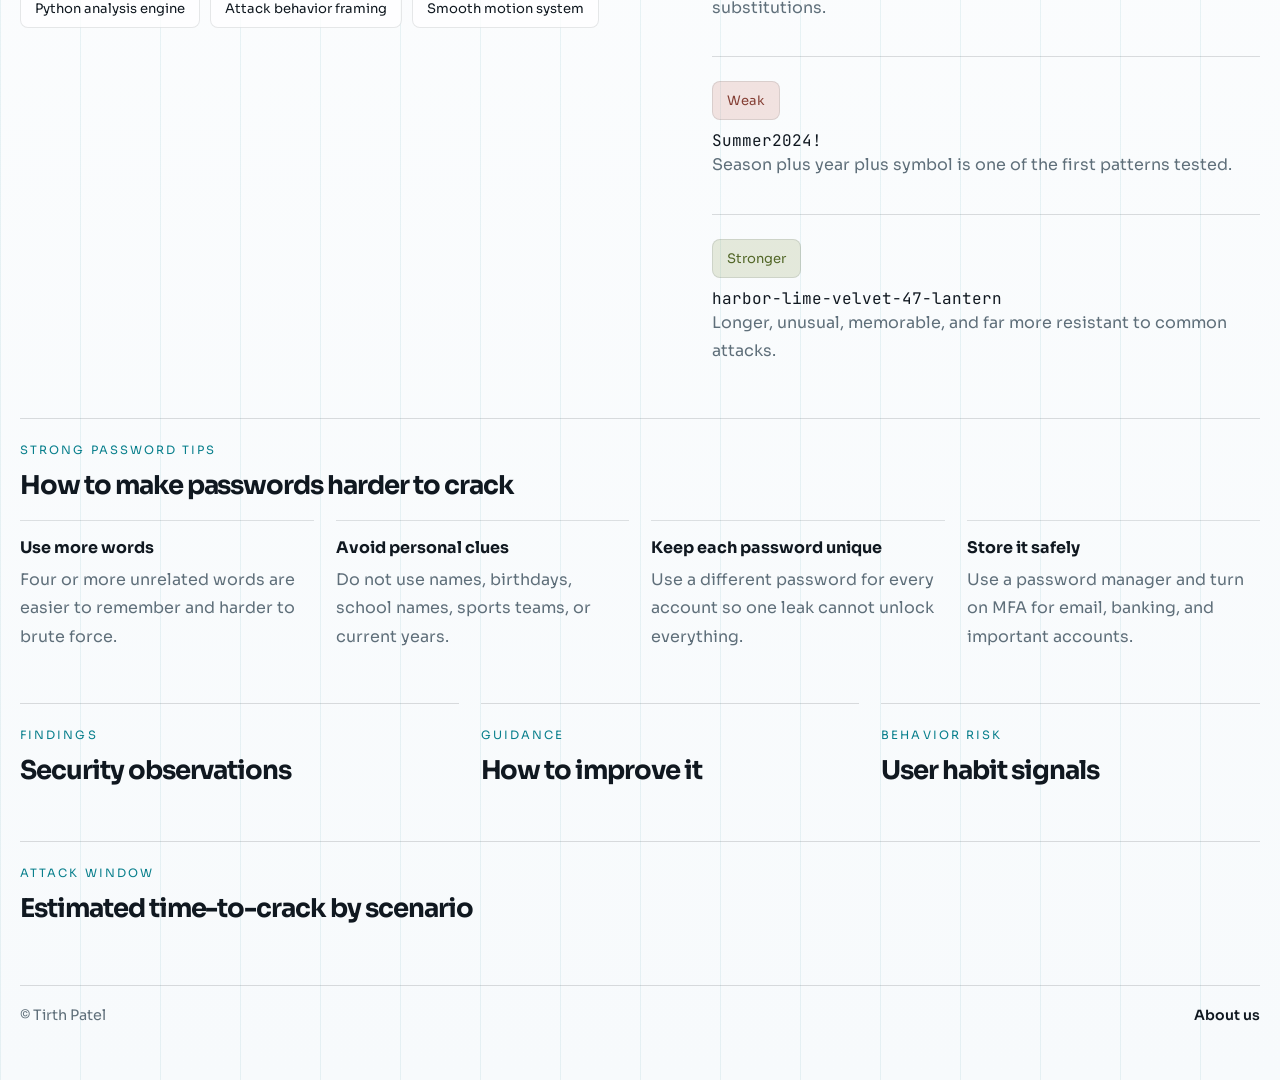
==== commit f5d5251b: "Add password generator and about page" ====
--- a/index.html
+++ b/index.html
@@ -21,69 +21,33 @@
     <div class="orb orb-b"></div>
 
     <main class="page-shell">
+      <header class="site-header">
+        <a class="brand-lockup" href="#">
+          <span class="brand-mark" aria-hidden="true">
+            <span class="brand-mark-core"></span>
+            <span class="brand-mark-ray brand-mark-ray-a"></span>
+            <span class="brand-mark-ray brand-mark-ray-b"></span>
+          </span>
+          <span class="brand-copy">
+            <strong>Latchlight</strong>
+            <span>Password Security Studio</span>
+          </span>
+        </a>
+        <nav class="site-nav" aria-label="Primary navigation">
+          <a href="about.html">About us</a>
+        </nav>
+      </header>
+
       <section class="hero-grid reveal">
-        <div class="hero-panel intro-panel reveal">
-          <div class="hero-brand">
-            <a class="brand-lockup" href="#">
-              <span class="brand-mark" aria-hidden="true">
-                <span class="brand-mark-core"></span>
-                <span class="brand-mark-ray brand-mark-ray-a"></span>
-                <span class="brand-mark-ray brand-mark-ray-b"></span>
-              </span>
-              <span class="brand-copy">
-                <strong>Latchlight</strong>
-                <span>Password Security Studio</span>
-              </span>
-            </a>
-            <div class="hero-note">Python powered. Real-time. Human-readable.</div>
-          </div>
-          <p class="eyebrow">Latchlight Studio</p>
-          <h1>Read passwords like an attack analyst, not a checklist.</h1>
-          <p class="lede">
-            A brighter, editorial password lab for testing authentication
-            security, brute-force exposure, and user behavior patterns in real
-            time. Type a password and watch the profile respond instantly.
-          </p>
-          <div class="hero-ribbon">
-            <span>Python analysis engine</span>
-            <span>Attack behavior framing</span>
-            <span>Smooth motion system</span>
-          </div>
-        </div>
-
-        <div class="hero-panel pulse-panel reveal">
-          <p class="eyebrow">Security Pulse</p>
-          <div class="ring-wrap">
-            <div class="ring-shell">
-              <div id="scoreRing" class="ring-core critical">
-                <strong id="ringScore">0</strong>
-                <span>score</span>
-              </div>
-            </div>
-            <div class="ring-copy">
-              <h2 id="headline">Ready for inspection</h2>
-              <p id="rating">No password entered</p>
-            </div>
-          </div>
-          <div class="hero-metrics">
-            <article>
-              <span>Entropy</span>
-              <strong id="entropyBits">0 bits</strong>
-            </article>
-            <article>
-              <span>Pattern load</span>
-              <strong id="patternLoad">None</strong>
-            </article>
-          </div>
-        </div>
-      </section>
-
-      <section class="main-grid reveal">
         <section class="command-panel reveal">
           <div class="panel-head">
             <div>
               <p class="eyebrow">Live Checker</p>
-              <h2>Inspect a password under pressure</h2>
+              <h1>Test your password strength.</h1>
+              <p class="lede">
+                Type a password and get a real-time read on exposure, patterns,
+                and practical attack risk.
+              </p>
             </div>
             <button id="toggleVisibility" class="glass-button" type="button">
               Reveal
@@ -111,6 +75,12 @@
             </div>
           </div>
 
+          <div class="crack-time-callout" aria-live="polite">
+            <span>Estimated crack time</span>
+            <strong id="primaryCrackTime">Instant</strong>
+            <p id="primaryCrackLabel">Offline hash cracking</p>
+          </div>
+
           <div class="telemetry-grid">
             <article class="telemetry-card">
               <span class="telemetry-label">Length</span>
@@ -130,6 +100,93 @@
             </article>
           </div>
         </section>
+
+        <div class="hero-panel pulse-panel reveal">
+          <p class="eyebrow">Security Pulse</p>
+          <div class="ring-wrap">
+            <div class="ring-shell">
+              <div id="scoreRing" class="ring-core critical">
+                <strong id="ringScore">0</strong>
+                <span>score</span>
+              </div>
+            </div>
+            <div class="ring-copy">
+              <h2 id="headline">Ready for inspection</h2>
+              <p id="rating">No password entered</p>
+            </div>
+          </div>
+          <div class="hero-metrics">
+            <article>
+              <span>Entropy</span>
+              <strong id="entropyBits">0 bits</strong>
+            </article>
+            <article>
+              <span>Pattern load</span>
+              <strong id="patternLoad">None</strong>
+            </article>
+          </div>
+        </div>
+      </section>
+
+      <section id="generator" class="generator-panel reveal">
+        <div class="panel-head compact">
+          <div>
+            <p class="eyebrow">Password Generator</p>
+            <h2>Generate a strong passphrase</h2>
+          </div>
+        </div>
+
+        <div class="generator-grid">
+          <div>
+            <label class="field-label" for="wordCount">Number of words</label>
+            <div class="input-frame compact-input">
+              <input id="wordCount" type="number" min="3" max="10" value="4" />
+            </div>
+          </div>
+
+          <div>
+            <label class="field-label" for="separatorType">Separator between words</label>
+            <select id="separatorType" class="select-control">
+              <option value="-">Dash (-)</option>
+              <option value="*">Asterisk (*)</option>
+              <option value=" ">Space</option>
+              <option value="number">Number</option>
+              <option value=",">Comma (,)</option>
+              <option value="_">Underscore (_)</option>
+              <option value="mix">Mix</option>
+            </select>
+          </div>
+        </div>
+
+        <div class="generated-password-box" aria-live="polite">
+          <span>Generated password</span>
+          <code id="generatedPassword">Choose options and generate a password.</code>
+        </div>
+
+        <div class="generator-actions">
+          <button id="generatePassword" class="glass-button" type="button">
+            Generate password
+          </button>
+          <button id="copyGeneratedPassword" class="secondary-button" type="button">
+            Copy password
+          </button>
+        </div>
+      </section>
+
+      <section class="main-grid reveal">
+        <div class="hero-panel intro-panel reveal">
+          <p class="eyebrow">Latchlight Studio</p>
+          <h2>Read passwords like an attack analyst, not a checklist.</h2>
+          <p class="lede">
+            A brighter password lab for testing authentication security,
+            brute-force exposure, and user behavior patterns in real time.
+          </p>
+          <div class="hero-ribbon">
+            <span>Python analysis engine</span>
+            <span>Attack behavior framing</span>
+            <span>Smooth motion system</span>
+          </div>
+        </div>
 
         <aside class="story-panel reveal">
           <div class="story-card reveal">
@@ -158,6 +215,33 @@
         </aside>
       </section>
 
+      <section class="tips-panel reveal">
+        <div class="panel-head compact">
+          <div>
+            <p class="eyebrow">Strong Password Tips</p>
+            <h2>How to make passwords harder to crack</h2>
+          </div>
+        </div>
+        <div class="tips-grid">
+          <article class="tip-item">
+            <strong>Use more words</strong>
+            <p>Four or more unrelated words are easier to remember and harder to brute force.</p>
+          </article>
+          <article class="tip-item">
+            <strong>Avoid personal clues</strong>
+            <p>Do not use names, birthdays, school names, sports teams, or current years.</p>
+          </article>
+          <article class="tip-item">
+            <strong>Keep each password unique</strong>
+            <p>Use a different password for every account so one leak cannot unlock everything.</p>
+          </article>
+          <article class="tip-item">
+            <strong>Store it safely</strong>
+            <p>Use a password manager and turn on MFA for email, banking, and important accounts.</p>
+          </article>
+        </div>
+      </section>
+
       <section class="insight-grid reveal">
         <article class="data-panel reveal">
           <div class="panel-head compact">
@@ -199,6 +283,11 @@
         </div>
         <div id="attackTimeline" class="timeline-grid"></div>
       </section>
+
+      <footer class="site-footer">
+        <span>&copy; Tirth Patel</span>
+        <a href="about.html">About us</a>
+      </footer>
     </main>
 
     <script src="script.js"></script>
--- a/styles.css
+++ b/styles.css
@@ -1,17 +1,17 @@
 :root {
-  --paper: #fcf6ee;
-  --paper-deep: #f2e6d6;
-  --card: rgba(255, 251, 246, 0.88);
-  --card-strong: rgba(255, 248, 241, 0.96);
-  --ink: #231814;
-  --muted: #786456;
-  --line: rgba(99, 73, 55, 0.16);
-  --teal: #1f8a78;
-  --orange: #db8d42;
-  --red: #c86d5f;
-  --olive: #819744;
-  --violet: #6f69d8;
-  --shadow: 0 24px 70px rgba(127, 95, 62, 0.14);
+  --paper: #f7fafc;
+  --paper-deep: #e7eef4;
+  --card: transparent;
+  --card-strong: #ffffff;
+  --ink: #101820;
+  --muted: #5f6f7a;
+  --line: rgba(16, 24, 32, 0.14);
+  --teal: #087f8c;
+  --orange: #d9822b;
+  --red: #c94f4f;
+  --olive: #667d22;
+  --blue: #2474a6;
+  --shadow: none;
 }
 
 * {
@@ -29,10 +29,9 @@
   font-family: "Sora", sans-serif;
   color: var(--ink);
   background:
-    radial-gradient(circle at 0% 0%, rgba(31, 138, 120, 0.09), transparent 28%),
-    radial-gradient(circle at 100% 8%, rgba(111, 105, 216, 0.12), transparent 26%),
-    radial-gradient(circle at 40% 100%, rgba(219, 141, 66, 0.11), transparent 32%),
-    linear-gradient(180deg, #fffaf3 0%, #f8efe3 55%, #f2e5d6 100%);
+    linear-gradient(90deg, rgba(8, 127, 140, 0.08) 0 1px, transparent 1px 100%),
+    linear-gradient(180deg, #ffffff 0%, var(--paper) 100%);
+  background-size: 80px 100%, auto;
 }
 
 body::after {
@@ -41,10 +40,10 @@
   inset: 0;
   pointer-events: none;
   background:
-    linear-gradient(rgba(113, 88, 67, 0.03) 1px, transparent 1px),
-    linear-gradient(90deg, rgba(113, 88, 67, 0.03) 1px, transparent 1px);
+    linear-gradient(rgba(16, 24, 32, 0.025) 1px, transparent 1px),
+    linear-gradient(90deg, rgba(16, 24, 32, 0.025) 1px, transparent 1px);
   background-size: 44px 44px;
-  mask-image: linear-gradient(to bottom, rgba(0, 0, 0, 0.8), transparent 92%);
+  mask-image: linear-gradient(to bottom, rgba(0, 0, 0, 0.55), transparent 88%);
 }
 
 .scroll-progress {
@@ -61,8 +60,8 @@
 .scroll-progress-bar {
   width: 0%;
   height: 100%;
-  background: linear-gradient(90deg, var(--teal), var(--orange), var(--violet));
-  box-shadow: 0 0 18px rgba(111, 105, 216, 0.2);
+  background: linear-gradient(90deg, var(--teal), var(--orange));
+  box-shadow: 0 0 18px rgba(8, 127, 140, 0.16);
   transition: width 120ms linear;
 }
 
@@ -74,7 +73,7 @@
 
 .noise {
   inset: 0;
-  opacity: 0.04;
+  opacity: 0.03;
   background-image:
     radial-gradient(circle at 20% 30%, rgba(0, 0, 0, 0.12) 1px, transparent 1px),
     radial-gradient(circle at 70% 65%, rgba(0, 0, 0, 0.08) 1px, transparent 1px);
@@ -82,12 +81,7 @@
 }
 
 .orb {
-  width: 420px;
-  height: 420px;
-  border-radius: 50%;
-  filter: blur(64px);
-  opacity: 0.2;
-  transform: translate3d(0, calc(var(--scroll-y, 0) * -0.04px), 0);
+  display: none;
 }
 
 .orb-a {
@@ -105,7 +99,7 @@
 .page-shell {
   width: min(1240px, calc(100% - 32px));
   margin: 0 auto;
-  padding: 26px 0 56px;
+  padding: 20px 0 56px;
   position: relative;
   z-index: 1;
 }
@@ -118,11 +112,40 @@
   text-decoration: none;
 }
 
+.site-header,
 .hero-brand {
   display: flex;
   justify-content: space-between;
   align-items: center;
   gap: 16px;
+}
+
+.site-header {
+  margin-bottom: 28px;
+  padding: 0 0 18px;
+  border-bottom: 1px solid var(--line);
+}
+
+.site-nav {
+  display: flex;
+  align-items: center;
+  gap: 18px;
+}
+
+.site-nav a,
+.site-footer a {
+  color: var(--ink);
+  font-size: 0.88rem;
+  font-weight: 600;
+  text-decoration: none;
+}
+
+.site-nav a:hover,
+.site-footer a:hover {
+  color: var(--teal);
+}
+
+.hero-brand {
   margin-bottom: 28px;
 }
 
@@ -148,7 +171,7 @@
   top: 50%;
   width: 18px;
   height: 1.5px;
-  background: linear-gradient(90deg, var(--orange), var(--violet));
+  background: linear-gradient(90deg, var(--orange), var(--blue));
   transform-origin: center;
 }
 
@@ -182,60 +205,73 @@
 
 .hero-grid,
 .main-grid,
-.insight-grid {
+.insight-grid,
+.generator-grid,
+.tips-grid {
   display: grid;
   gap: 22px;
 }
 
 .hero-grid {
-  grid-template-columns: 1.15fr 0.85fr;
-  margin-bottom: 22px;
+  grid-template-columns: minmax(0, 1.2fr) minmax(320px, 0.8fr);
+  align-items: start;
+  margin-bottom: 36px;
 }
 
 .main-grid {
   grid-template-columns: 1.1fr 0.9fr;
-  margin-bottom: 22px;
+  margin-bottom: 36px;
 }
 
 .insight-grid {
   grid-template-columns: 1.1fr 0.95fr 0.95fr;
+  margin-bottom: 36px;
+}
+
+.generator-grid {
+  grid-template-columns: minmax(180px, 0.4fr) minmax(220px, 0.6fr);
   margin-bottom: 22px;
+}
+
+.tips-grid {
+  grid-template-columns: repeat(4, minmax(0, 1fr));
 }
 
 .hero-panel,
 .command-panel,
 .story-card,
 .data-panel,
+.generator-panel,
+.tips-panel,
 .timeline-panel {
   position: relative;
-  overflow: hidden;
-  border: 1px solid var(--line);
-  border-radius: 30px;
+  overflow: visible;
+  border: 0;
+  border-top: 1px solid var(--line);
+  border-radius: 0;
   background: var(--card);
   box-shadow: var(--shadow);
-  transition: transform 260ms ease, box-shadow 260ms ease, border-color 260ms ease;
+  transition: border-color 260ms ease;
 }
 
 .hero-panel::before,
 .command-panel::before,
 .story-card::before,
 .data-panel::before,
+.generator-panel::before,
+.tips-panel::before,
 .timeline-panel::before {
-  content: "";
-  position: absolute;
-  inset: 0;
-  background: linear-gradient(135deg, rgba(255, 255, 255, 0.55), transparent 48%);
-  pointer-events: none;
+  content: none;
 }
 
 .hero-panel:hover,
 .command-panel:hover,
 .story-card:hover,
 .data-panel:hover,
+.generator-panel:hover,
+.tips-panel:hover,
 .timeline-panel:hover {
-  transform: translateY(-5px) rotate(-0.2deg);
-  border-color: rgba(31, 138, 120, 0.22);
-  box-shadow: 0 30px 80px rgba(127, 95, 62, 0.18);
+  border-color: rgba(8, 127, 140, 0.28);
 }
 
 .intro-panel,
@@ -243,19 +279,37 @@
 .command-panel,
 .story-panel,
 .data-panel,
+.generator-panel,
+.tips-panel,
 .timeline-panel {
-  padding: 30px;
+  padding: 24px 0 0;
+}
+
+.generator-panel,
+.tips-panel {
+  margin-bottom: 36px;
+}
+
+.about-panel {
+  max-width: 760px;
+  padding-top: 24px;
+  border-top: 1px solid var(--line);
+}
+
+.about-panel h1 {
+  max-width: 10ch;
+}
+
+.about-details {
+  margin-top: 36px;
 }
 
 .intro-panel {
-  background:
-    radial-gradient(circle at top right, rgba(111, 105, 216, 0.08), transparent 28%),
-    linear-gradient(180deg, rgba(255, 255, 255, 0.78), rgba(255, 247, 239, 0.88));
+  background: transparent;
 }
 
 .pulse-panel {
-  background:
-    linear-gradient(180deg, rgba(251, 246, 239, 0.98), rgba(247, 238, 226, 0.98));
+  background: transparent;
 }
 
 .story-panel {
@@ -289,10 +343,10 @@
 
 h1 {
   max-width: 11ch;
-  margin-bottom: 18px;
-  font-size: clamp(3rem, 6vw, 5.8rem);
-  line-height: 0.88;
-  letter-spacing: -0.075em;
+  margin-bottom: 14px;
+  font-size: clamp(2.4rem, 4.8vw, 4.9rem);
+  line-height: 0.94;
+  letter-spacing: -0.06em;
 }
 
 h2 {
@@ -311,6 +365,7 @@
 .signal-list,
 .behavior-copy,
 .timeline-card p,
+.tip-item p,
 .meter-meta,
 .field-label,
 .ring-copy p {
@@ -330,9 +385,9 @@
   display: inline-flex;
   align-items: center;
   padding: 10px 14px;
-  border-radius: 999px;
+  border-radius: 8px;
   background: rgba(255, 255, 255, 0.74);
-  border: 1px solid rgba(99, 73, 55, 0.1);
+  border: 1px solid rgba(16, 24, 32, 0.1);
   font-size: 0.82rem;
 }
 
@@ -350,9 +405,9 @@
   place-items: center;
   border-radius: 50%;
   background:
-    radial-gradient(circle at center, rgba(250, 242, 232, 1) 54%, transparent 55%),
-    conic-gradient(from 220deg, rgba(31, 138, 120, 0.16), rgba(111, 105, 216, 0.18), rgba(219, 141, 66, 0.18));
-  border: 1px solid rgba(99, 73, 55, 0.12);
+    radial-gradient(circle at center, #ffffff 54%, transparent 55%),
+    conic-gradient(from 220deg, rgba(8, 127, 140, 0.28), rgba(36, 116, 166, 0.2), rgba(217, 130, 43, 0.2));
+  border: 1px solid rgba(16, 24, 32, 0.12);
 }
 
 .ring-core {
@@ -361,8 +416,8 @@
   display: grid;
   place-items: center;
   border-radius: 50%;
-  background: rgba(255, 251, 246, 0.98);
-  border: 1px solid rgba(99, 73, 55, 0.12);
+  background: #ffffff;
+  border: 1px solid rgba(16, 24, 32, 0.12);
   box-shadow: inset 0 1px 0 rgba(255, 255, 255, 0.8);
   text-align: center;
 }
@@ -396,10 +451,11 @@
 .telemetry-card,
 .timeline-card,
 .behavior-card {
-  padding: 18px;
-  border-radius: 22px;
-  background: rgba(255, 255, 255, 0.58);
-  border: 1px solid rgba(99, 73, 55, 0.1);
+  padding: 16px 0;
+  border-radius: 0;
+  background: transparent;
+  border: 0;
+  border-top: 1px solid rgba(16, 24, 32, 0.12);
 }
 
 .hero-metrics span,
@@ -426,10 +482,10 @@
   position: relative;
   overflow: hidden;
   padding: 12px 20px;
-  border-radius: 999px;
-  border: 1px solid rgba(31, 138, 120, 0.18);
-  background: linear-gradient(135deg, rgba(31, 138, 120, 0.12), rgba(111, 105, 216, 0.12));
-  color: var(--ink);
+  border-radius: 8px;
+  border: 1px solid rgba(8, 127, 140, 0.28);
+  background: var(--ink);
+  color: #ffffff;
   cursor: pointer;
   font: inherit;
   transition: transform 180ms ease, box-shadow 180ms ease, border-color 180ms ease;
@@ -437,8 +493,8 @@
 
 .glass-button:hover {
   transform: translateY(-2px) scale(1.02);
-  border-color: rgba(111, 105, 216, 0.22);
-  box-shadow: 0 16px 24px rgba(111, 105, 216, 0.12);
+  border-color: rgba(8, 127, 140, 0.5);
+  box-shadow: 0 14px 28px rgba(16, 24, 32, 0.12);
 }
 
 .glass-button::after {
@@ -462,6 +518,10 @@
   animation: buttonPulse 420ms ease;
 }
 
+.secondary-button.is-pressed {
+  animation: buttonPulse 420ms ease;
+}
+
 .field-label {
   display: block;
   margin-bottom: 10px;
@@ -477,8 +537,8 @@
   content: "";
   position: absolute;
   inset: -1px;
-  border-radius: 24px;
-  background: linear-gradient(135deg, rgba(31, 138, 120, 0.18), rgba(111, 105, 216, 0.18));
+  border-radius: 8px;
+  background: linear-gradient(135deg, rgba(8, 127, 140, 0.28), rgba(36, 116, 166, 0.22));
 }
 
 .input-frame input {
@@ -488,8 +548,8 @@
   padding: 20px 22px;
   border: 0;
   outline: none;
-  border-radius: 24px;
-  background: rgba(255, 252, 248, 0.98);
+  border-radius: 8px;
+  background: #ffffff;
   box-shadow: inset 0 1px 0 rgba(255, 255, 255, 0.9);
   color: var(--ink);
   font: inherit;
@@ -497,7 +557,27 @@
 }
 
 .input-frame input:focus {
-  box-shadow: inset 0 1px 0 rgba(255, 255, 255, 0.9), 0 0 0 5px rgba(111, 105, 216, 0.08);
+  box-shadow: inset 0 1px 0 rgba(255, 255, 255, 0.9), 0 0 0 5px rgba(8, 127, 140, 0.1);
+}
+
+.compact-input {
+  margin-bottom: 0;
+}
+
+.select-control {
+  width: 100%;
+  min-height: 61px;
+  padding: 0 18px;
+  border: 1px solid rgba(8, 127, 140, 0.24);
+  border-radius: 8px;
+  outline: none;
+  background: #ffffff;
+  color: var(--ink);
+  font: inherit;
+}
+
+.select-control:focus {
+  box-shadow: 0 0 0 5px rgba(8, 127, 140, 0.1);
 }
 
 .meter-block {
@@ -507,8 +587,8 @@
 .meter-track {
   height: 16px;
   overflow: hidden;
-  border-radius: 999px;
-  background: rgba(99, 73, 55, 0.1);
+  border-radius: 8px;
+  background: rgba(16, 24, 32, 0.1);
 }
 
 .meter-fill {
@@ -518,15 +598,106 @@
   transition: width 240ms ease, background 240ms ease, box-shadow 240ms ease;
 }
 
+.crack-time-callout {
+  margin: 0 0 24px;
+  padding: 18px 0;
+  border-top: 1px solid rgba(16, 24, 32, 0.16);
+  border-bottom: 1px solid rgba(16, 24, 32, 0.16);
+}
+
+.crack-time-callout span,
+.crack-time-callout p {
+  color: var(--muted);
+  font-size: 0.86rem;
+}
+
+.crack-time-callout span {
+  display: block;
+  margin-bottom: 6px;
+}
+
+.crack-time-callout strong {
+  display: block;
+  font-size: clamp(2rem, 4vw, 3.8rem);
+  line-height: 0.98;
+  letter-spacing: -0.06em;
+}
+
+.crack-time-callout p {
+  margin: 8px 0 0;
+}
+
 .telemetry-grid {
   grid-template-columns: repeat(2, minmax(0, 1fr));
 }
 
+.generated-password-box {
+  margin-bottom: 18px;
+  padding: 18px 0;
+  border-top: 1px solid rgba(16, 24, 32, 0.16);
+  border-bottom: 1px solid rgba(16, 24, 32, 0.16);
+}
+
+.generated-password-box span {
+  display: block;
+  margin-bottom: 10px;
+  color: var(--muted);
+  font-size: 0.86rem;
+}
+
+.generated-password-box code {
+  display: block;
+  color: var(--ink);
+  font-family: "JetBrains Mono", monospace;
+  font-size: clamp(1.2rem, 2.4vw, 2rem);
+  line-height: 1.35;
+  overflow-wrap: anywhere;
+}
+
+.generator-actions {
+  display: flex;
+  flex-wrap: wrap;
+  gap: 12px;
+}
+
+.secondary-button {
+  padding: 12px 20px;
+  border-radius: 8px;
+  border: 1px solid rgba(16, 24, 32, 0.18);
+  background: #ffffff;
+  color: var(--ink);
+  cursor: pointer;
+  font: inherit;
+}
+
+.secondary-button:hover {
+  border-color: rgba(8, 127, 140, 0.4);
+}
+
 .story-card {
-  padding: 28px;
-  background:
-    linear-gradient(180deg, rgba(255, 255, 255, 0.72), rgba(254, 246, 238, 0.92)),
-    var(--card);
+  padding: 24px 0 0;
+  background: transparent;
+}
+
+.tip-item {
+  padding-top: 16px;
+  border-top: 1px solid rgba(16, 24, 32, 0.12);
+}
+
+.tip-item strong {
+  display: block;
+  margin-bottom: 8px;
+}
+
+.site-footer {
+  display: flex;
+  justify-content: space-between;
+  gap: 16px;
+  margin-top: 42px;
+  padding-top: 20px;
+  border-top: 1px solid var(--line);
+  color: var(--muted);
+  font-size: 0.9rem;
 }
 
 .contrast-card code {
@@ -600,8 +771,8 @@
 }
 
 .excellent {
-  background: linear-gradient(90deg, #55b8ab, #756fd8);
-  box-shadow: 0 0 32px rgba(117, 111, 216, 0.16);
+  background: linear-gradient(90deg, #3fb69f, #2474a6);
+  box-shadow: 0 0 32px rgba(36, 116, 166, 0.16);
 }
 
 .reveal {
@@ -629,6 +800,8 @@
   .hero-grid,
   .main-grid,
   .insight-grid,
+  .generator-grid,
+  .tips-grid,
   .timeline-grid {
     grid-template-columns: 1fr;
   }
@@ -644,20 +817,27 @@
     padding-bottom: 34px;
   }
 
-  .hero-brand,
   .intro-panel,
   .pulse-panel,
   .command-panel,
   .data-panel,
+  .generator-panel,
+  .tips-panel,
   .timeline-panel,
   .story-card {
-    padding: 22px;
-    border-radius: 24px;
-  }
-
+    padding: 22px 0 0;
+    border-radius: 0;
+  }
+
+  .site-header {
+    padding: 0 0 18px;
+  }
+
+  .site-header,
   .hero-brand,
   .panel-head,
-  .meter-meta {
+  .meter-meta,
+  .site-footer {
     flex-direction: column;
     align-items: flex-start;
   }
@@ -681,4 +861,8 @@
   .glass-button {
     width: 100%;
   }
-}
+
+  .secondary-button {
+    width: 100%;
+  }
+}
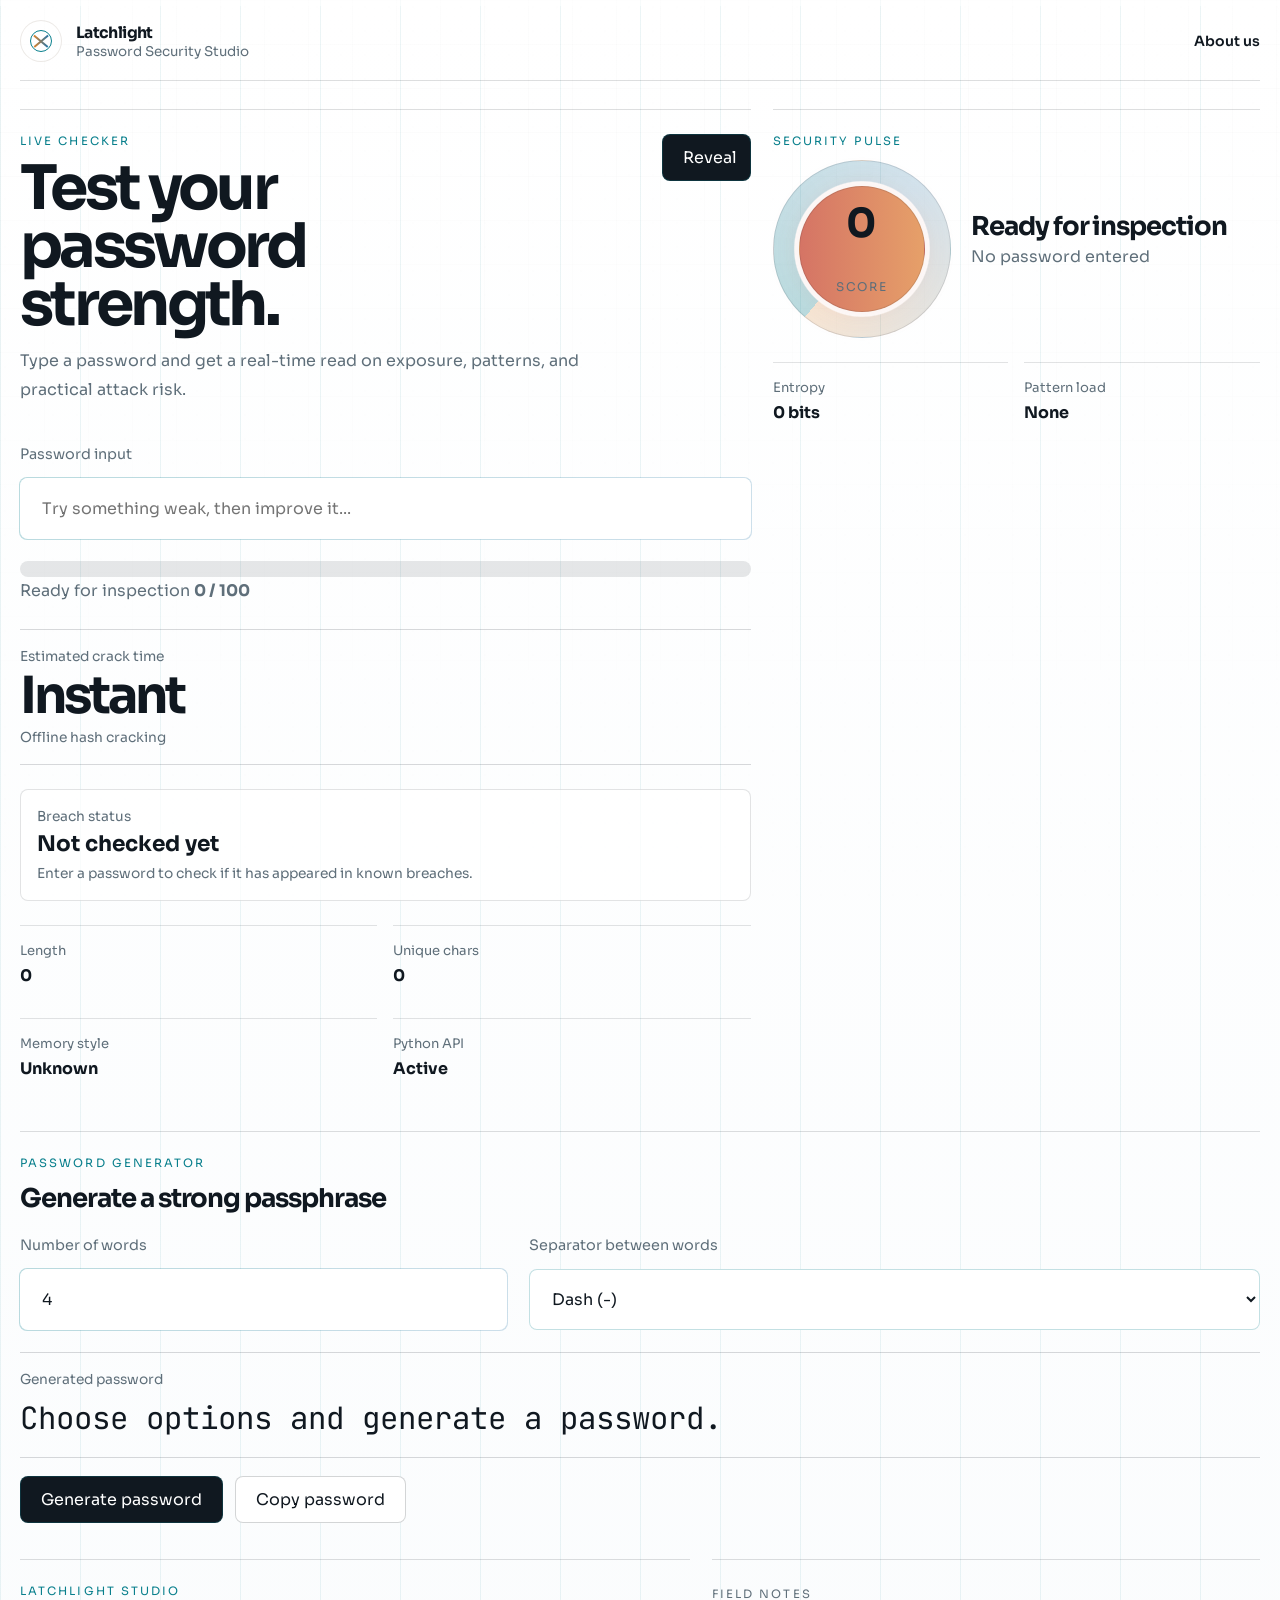
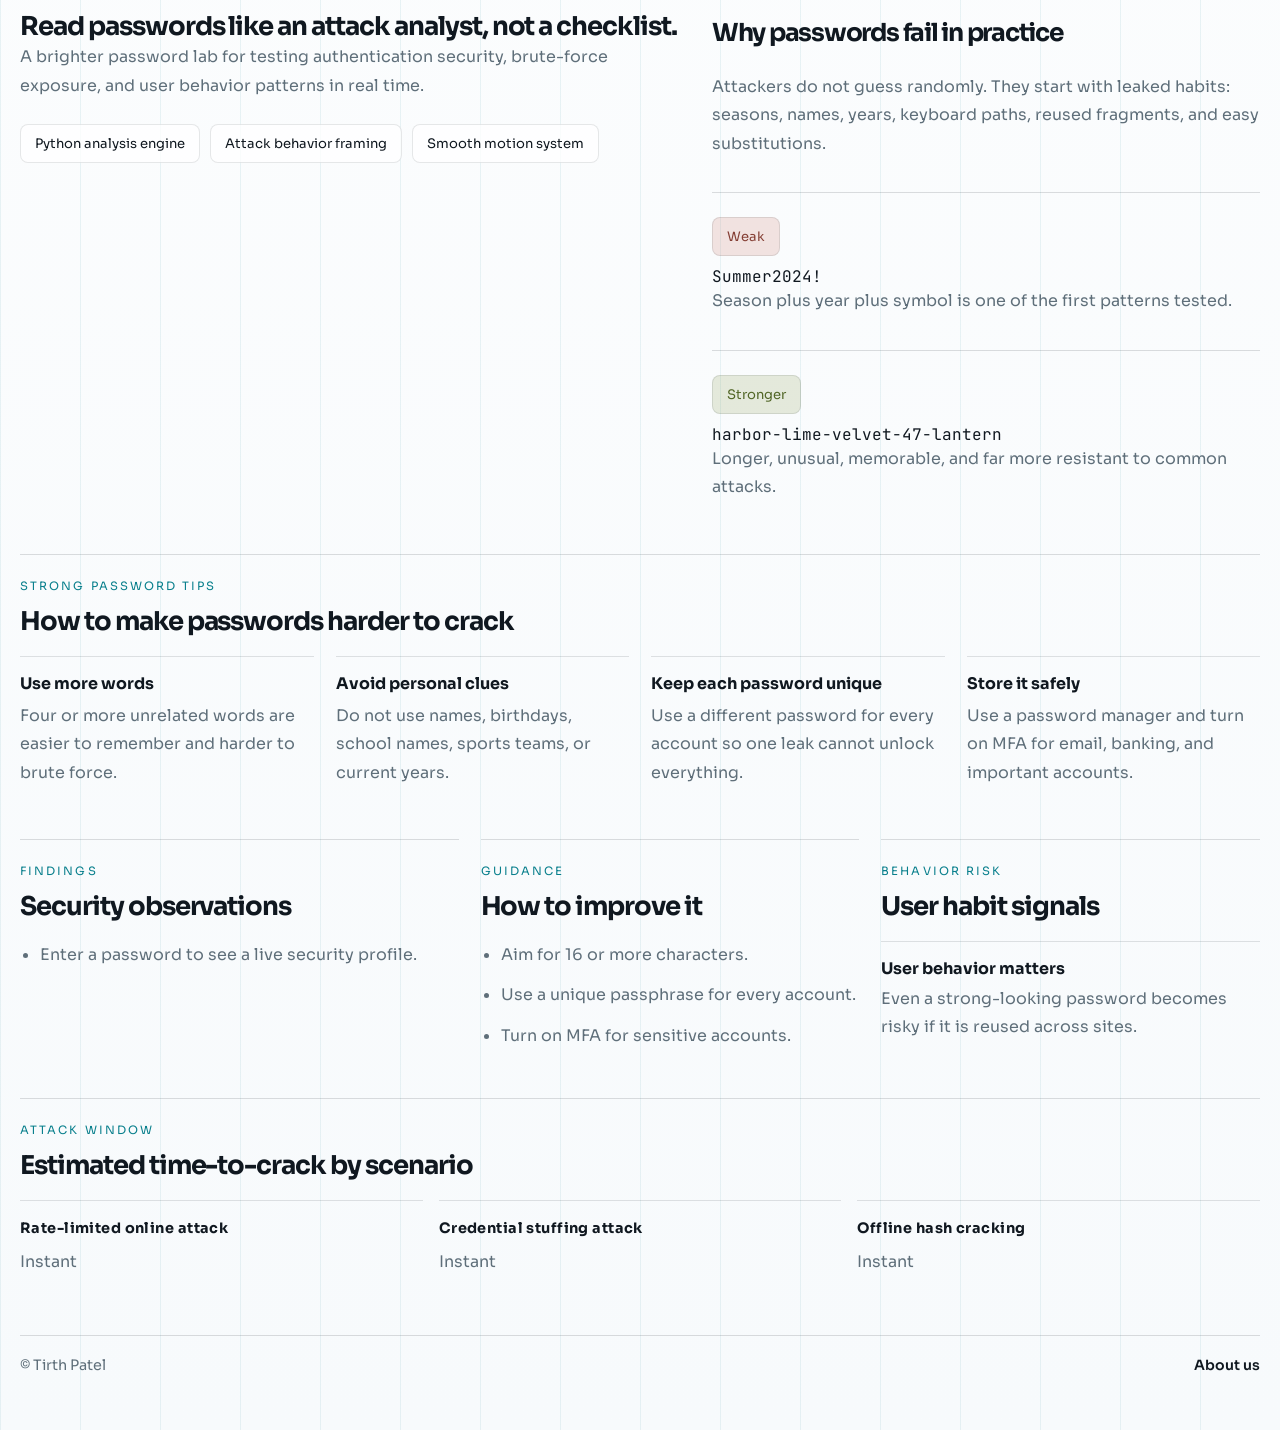
==== commit 8c26b3bf: "Enable GitHub Pages demo" ====
--- a/index.html
+++ b/index.html
@@ -81,6 +81,12 @@
             <p id="primaryCrackLabel">Offline hash cracking</p>
           </div>
 
+          <div id="breachCallout" class="breach-callout" aria-live="polite">
+            <span>Breach status</span>
+            <strong id="breachHeadline">Not checked yet</strong>
+            <p id="breachDetail">Enter a password to check if it has appeared in known breaches.</p>
+          </div>
+
           <div class="telemetry-grid">
             <article class="telemetry-card">
               <span class="telemetry-label">Length</span>
--- a/styles.css
+++ b/styles.css
@@ -627,6 +627,50 @@
   margin: 8px 0 0;
 }
 
+.breach-callout {
+  margin: 0 0 24px;
+  padding: 18px 16px;
+  border: 1px solid rgba(16, 24, 32, 0.12);
+  border-radius: 8px;
+  background: rgba(255, 255, 255, 0.72);
+}
+
+.breach-callout span,
+.breach-callout p {
+  color: var(--muted);
+  font-size: 0.86rem;
+}
+
+.breach-callout span {
+  display: block;
+  margin-bottom: 6px;
+}
+
+.breach-callout strong {
+  display: block;
+  font-size: 1.35rem;
+  line-height: 1.2;
+}
+
+.breach-callout p {
+  margin: 8px 0 0;
+}
+
+.breach-callout.is-breached {
+  border-color: rgba(201, 79, 79, 0.35);
+  background: rgba(201, 79, 79, 0.08);
+}
+
+.breach-callout.is-clear {
+  border-color: rgba(8, 127, 140, 0.3);
+  background: rgba(8, 127, 140, 0.08);
+}
+
+.breach-callout.is-unavailable {
+  border-color: rgba(217, 130, 43, 0.32);
+  background: rgba(217, 130, 43, 0.08);
+}
+
 .telemetry-grid {
   grid-template-columns: repeat(2, minmax(0, 1fr));
 }
